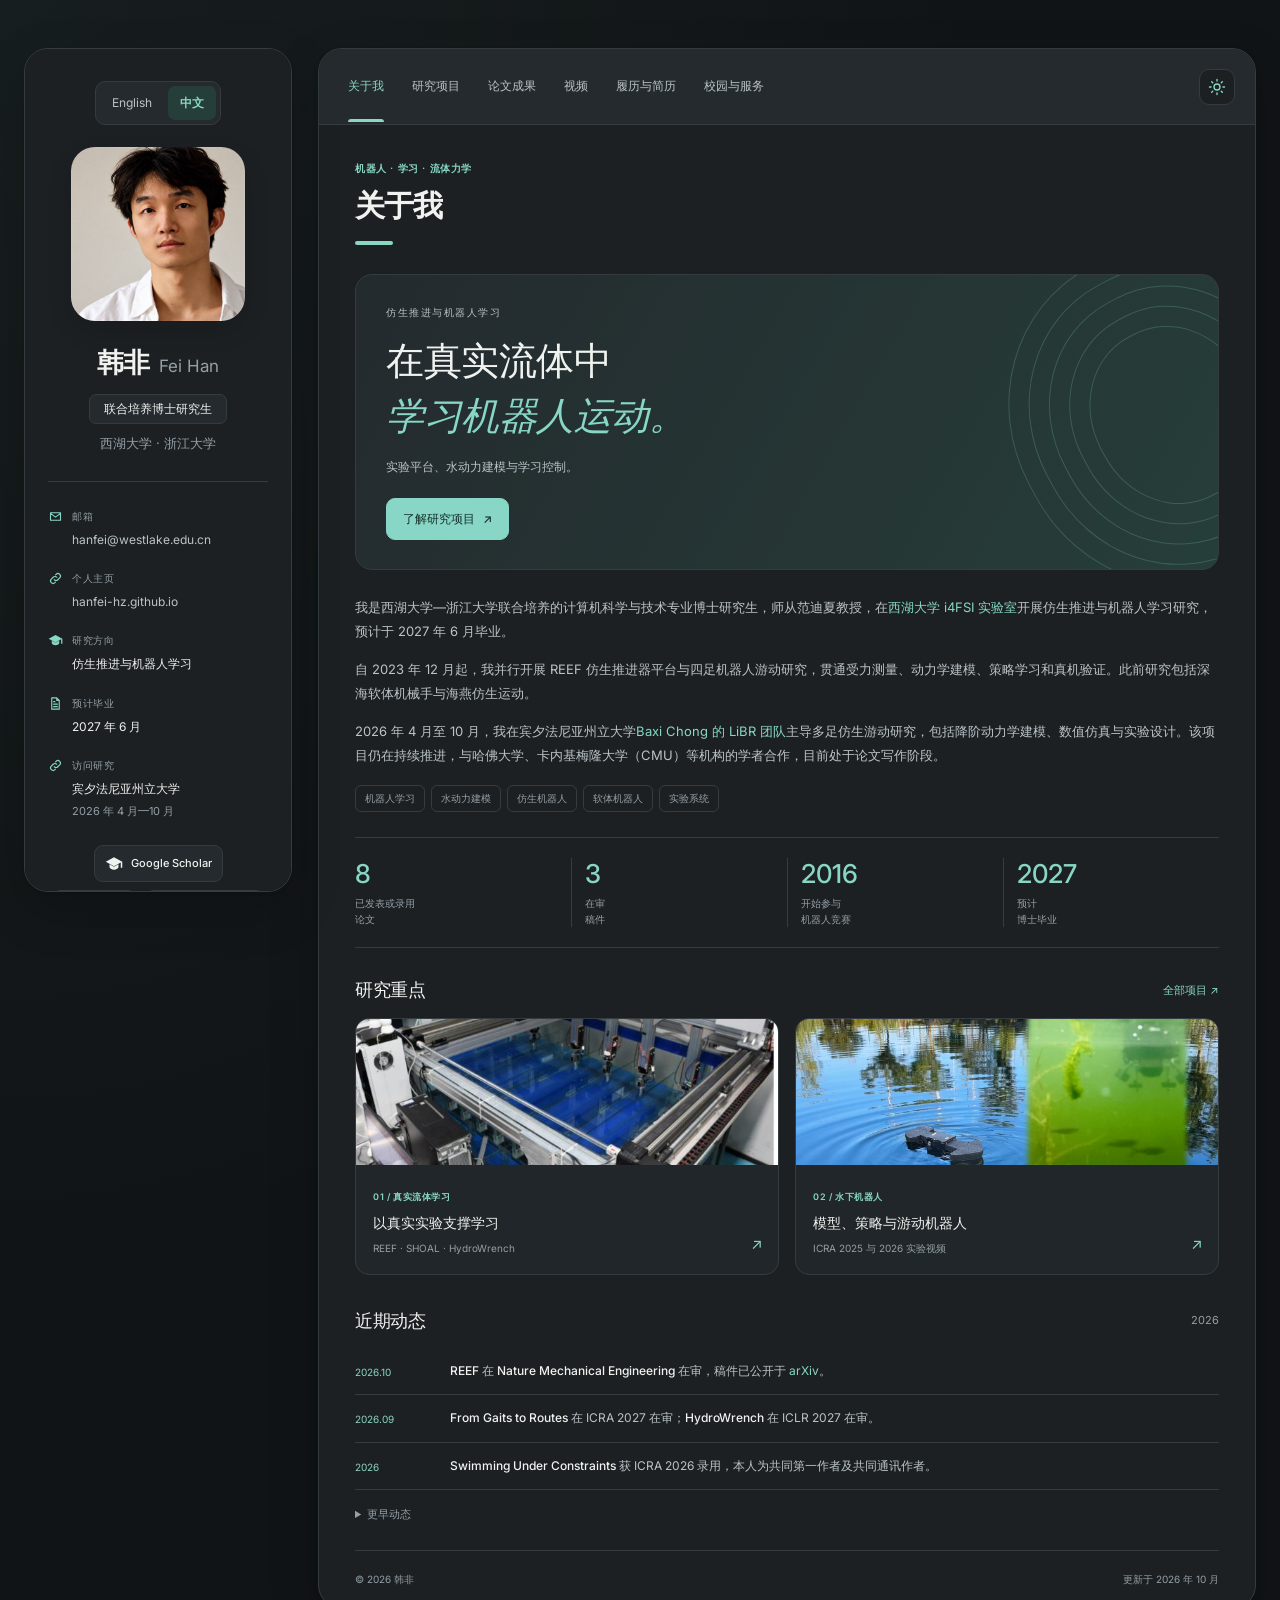
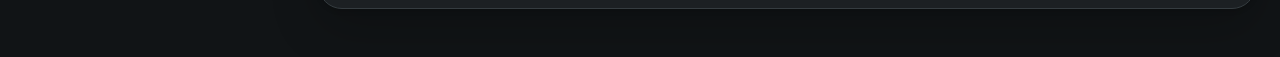
==== zh.html @ a7df4912 "Clarify visiting research leadership and simplify RoboMaster roles" ====
<!DOCTYPE html>
<html lang="zh-CN"><head><meta charset="UTF-8"><meta name="viewport" content="width=device-width, initial-scale=1.0">
<title>韩非 · 机器人学习与仿生机器人</title><meta name="description" content="韩非，西湖大学—浙江大学联合培养博士研究生。研究仿生推进、机器人学习、水动力建模与软体机器人，预计2027年6月毕业。"><meta property="og:title" content="韩非 · 机器人研究"><meta property="og:description" content="韩非，西湖大学—浙江大学联合培养博士研究生。研究仿生推进、机器人学习、水动力建模与软体机器人，预计2027年6月毕业。"><meta property="og:image" content="https://hanfei-hz.github.io/assets/img/shoal.jpg"><meta property="og:url" content="https://hanfei-hz.github.io/zh.html"><meta property="og:locale" content="zh_CN">
<link rel="canonical" href="https://hanfei-hz.github.io/zh.html"><link rel="alternate" hreflang="en" href="https://hanfei-hz.github.io/"><link rel="alternate" hreflang="zh-CN" href="https://hanfei-hz.github.io/zh.html"><link rel="alternate" hreflang="x-default" href="https://hanfei-hz.github.io/"><link rel="icon" href="./assets/favicon.svg" type="image/svg+xml">
<script>document.documentElement.dataset.theme='dark';try{var t=localStorage.getItem('theme');if(t==='light'||t==='dark')document.documentElement.dataset.theme=t;}catch(e){}</script>
<script src="./assets/js/language.js?v=20261021"></script>
<link rel="preconnect" href="https://fonts.googleapis.com"><link rel="preconnect" href="https://fonts.gstatic.com" crossorigin><link href="https://fonts.googleapis.com/css2?family=Inter:wght@400;500;600;700&family=Source+Serif+4:opsz,wght@8..60,500;8..60,600&display=swap" rel="stylesheet"><link rel="stylesheet" href="./assets/css/main.css?v=20261021"></head>
<body><a class="skip-link" href="#about">跳至正文</a><svg width="0" height="0" style="position:absolute" aria-hidden="true">
    <symbol id="i-mail" viewBox="0 0 24 24"><path fill="none" stroke="currentColor" stroke-width="1.8" stroke-linecap="round" stroke-linejoin="round" d="M4 6h16v12H4z M4 7l8 6 8-6"/></symbol>
    <symbol id="i-scholar" viewBox="0 0 24 24"><path fill="currentColor" d="M12 3 1 9l11 6 9-4.9V17h2V9L12 3zm-6 9.2V16c0 1.7 2.7 3.5 6 3.5s6-1.8 6-3.5v-3.8l-6 3.3-6-3.3z"/></symbol>
    <symbol id="i-github" viewBox="0 0 24 24"><path fill="currentColor" d="M12 2a10 10 0 0 0-3.2 19.5c.5.1.7-.2.7-.5v-1.7c-2.8.6-3.4-1.3-3.4-1.3-.5-1.2-1.1-1.5-1.1-1.5-.9-.6.1-.6.1-.6 1 .1 1.5 1 1.5 1 .9 1.6 2.4 1.1 3 .9.1-.7.4-1.1.6-1.4-2.2-.3-4.6-1.1-4.6-5 0-1.1.4-2 1-2.7-.1-.3-.4-1.3.1-2.7 0 0 .8-.3 2.7 1a9.4 9.4 0 0 1 5 0c1.9-1.3 2.7-1 2.7-1 .5 1.4.2 2.4.1 2.7.6.7 1 1.6 1 2.7 0 3.9-2.4 4.7-4.6 5 .4.3.7.9.7 1.9V21c0 .3.2.6.7.5A10 10 0 0 0 12 2z"/></symbol>
    <symbol id="i-rg" viewBox="0 0 24 24"><path fill="currentColor" d="M3 3h18v18H3V3zm5.3 4.2c-1.7 0-2.6.9-2.6 2.9v4.7c0 1.4.5 2 1.6 2h1.6v-1.2h-.9c-.6 0-.8-.3-.8-1v-4.4c0-1.3.4-1.8 1.2-1.8.7 0 1 .4 1 1.2V17h1.5V9.9c0-1.8-.8-2.7-2.6-2.7zm6.8 0c-1.6 0-2.5.9-2.5 2.6v4.6c0 1.8.9 2.7 2.5 2.7s2.5-.9 2.5-2.7v-2.1h-2.4v1.1h1v1.1c0 .9-.4 1.3-1.1 1.3s-1.1-.4-1.1-1.3V9.8c0-.9.4-1.3 1.1-1.3s1.1.4 1.1 1.3v.6h1.4v-.6c0-1.7-.9-2.6-2.5-2.6z"/></symbol>
    <symbol id="i-cv" viewBox="0 0 24 24"><path fill="none" stroke="currentColor" stroke-width="1.8" stroke-linecap="round" stroke-linejoin="round" d="M14 3H6v18h12V7l-4-4zm0 0v4h4M9 13h6M9 17h6M9 9h2"/></symbol>
    <symbol id="i-pdf" viewBox="0 0 24 24"><path fill="none" stroke="currentColor" stroke-width="1.8" stroke-linecap="round" stroke-linejoin="round" d="M14 3H6v18h12V7l-4-4zm0 0v4h4"/></symbol>
    <symbol id="i-link" viewBox="0 0 24 24"><path fill="none" stroke="currentColor" stroke-width="1.8" stroke-linecap="round" stroke-linejoin="round" d="M10 14a4 4 0 0 0 5.7 0l3-3a4 4 0 0 0-5.7-5.7l-1 1M14 10a4 4 0 0 0-5.7 0l-3 3a4 4 0 0 0 5.7 5.7l1-1"/></symbol>
    <symbol id="i-play" viewBox="0 0 24 24"><path fill="currentColor" d="M8 5v14l11-7z"/></symbol>
    <symbol id="i-code" viewBox="0 0 24 24"><path fill="none" stroke="currentColor" stroke-width="1.8" stroke-linecap="round" stroke-linejoin="round" d="m8 8-4 4 4 4m8-8 4 4-4 4m-6 3 4-14"/></symbol>
    <symbol id="i-quote" viewBox="0 0 24 24"><path fill="none" stroke="currentColor" stroke-width="1.8" stroke-linecap="round" stroke-linejoin="round" d="M8 9H5v6h4V9m0 6c0 2-1 3-3 3m12-9h-3v6h4V9m0 6c0 2-1 3-3 3"/></symbol>
    <symbol id="i-sun" viewBox="0 0 24 24"><g fill="none" stroke="currentColor" stroke-width="1.8" stroke-linecap="round"><circle cx="12" cy="12" r="4"/><path d="M12 2v2M12 20v2M4.9 4.9l1.4 1.4M17.7 17.7l1.4 1.4M2 12h2M20 12h2M4.9 19.1l1.4-1.4M17.7 6.3l1.4-1.4"/></g></symbol>
    <symbol id="i-moon" viewBox="0 0 24 24"><path fill="none" stroke="currentColor" stroke-width="1.8" stroke-linejoin="round" d="M20 14.5A8 8 0 0 1 9.5 4 8 8 0 1 0 20 14.5z"/></symbol>
    <symbol id="i-menu" viewBox="0 0 24 24"><path fill="none" stroke="currentColor" stroke-width="1.8" stroke-linecap="round" d="M4 7h16M4 12h16M4 17h16"/></symbol>
  </svg>
<div class="site-shell" id="top"><aside class="profile-card" aria-label="个人信息">
      <nav class="language-switch" aria-label="语言选择"><a href="./index.html?lang=en" data-language="en" lang="en" >English</a><a href="./zh.html?lang=zh" data-language="zh" lang="zh-CN" aria-current="page">中文</a></nav>
      <div class="profile-top"><img class="portrait" src="./assets/img/portrait-neutral.jpg" alt="韩非个人照片" width="560" height="558"><div class="profile-identity"><h1>韩非 <span lang="en">Fei Han</span></h1><p class="role-label">联合培养博士研究生</p><p class="profile-affiliation">西湖大学 · 浙江大学</p></div></div>
      <button class="contact-toggle" id="contact-toggle" aria-expanded="false" aria-controls="profile-details">联系方式与链接 <span aria-hidden="true">⌄</span></button>
      <div class="profile-details" id="profile-details"><div class="profile-divider"></div><dl class="profile-facts">
      <div><dt><svg class="ic" aria-hidden="true"><use href="#i-mail"/></svg> 邮箱</dt><dd><a href="mailto:hanfei@westlake.edu.cn">hanfei@westlake.edu.cn</a></dd></div>
      <div><dt><svg class="ic" aria-hidden="true"><use href="#i-link"/></svg> 个人主页</dt><dd><a href="https://hanfei-hz.github.io/">hanfei-hz.github.io</a></dd></div>
      <div><dt><svg class="ic" aria-hidden="true"><use href="#i-scholar"/></svg> 研究方向</dt><dd>仿生推进与机器人学习</dd></div>
      <div><dt><svg class="ic" aria-hidden="true"><use href="#i-cv"/></svg> 预计毕业</dt><dd>2027 年 6 月</dd></div>
      <div><dt><svg class="ic" aria-hidden="true"><use href="#i-link"/></svg> 访问研究</dt><dd>宾夕法尼亚州立大学<span>2026 年 4 月—10 月</span></dd></div></dl>
      <ul class="links"><li><a class="pill" href="https://scholar.google.com/citations?user=3WVj0IoAAAAJ" target="_blank" rel="noopener"><svg class="ic" aria-hidden="true"><use href="#i-scholar"/></svg>Google Scholar</a></li><li><a class="pill" href="https://github.com/HanFei-hz" target="_blank" rel="noopener"><svg class="ic" aria-hidden="true"><use href="#i-github"/></svg>GitHub</a></li><li><a class="pill" href="https://www.researchgate.net/profile/Fei-Han-60" target="_blank" rel="noopener"><svg class="ic" aria-hidden="true"><use href="#i-rg"/></svg>ResearchGate</a></li><li><a class="pill pill-solid" href="#experience"><svg class="ic" aria-hidden="true"><use href="#i-cv"/></svg>中英文简历</a></li></ul>
      <p class="profile-note">以实验、建模与学习方法<br>研究真实流体中的机器人运动。</p></div></aside><main class="content-card" id="main-content"><header class="panel-toolbar"><nav class="tab-nav" aria-label="主要栏目"><a class="tab-link" id="tab-about" href="#about" aria-controls="about">关于我</a><a class="tab-link" id="tab-research" href="#research" aria-controls="research">研究项目</a><a class="tab-link" id="tab-publications" href="#publications" aria-controls="publications">论文成果</a><a class="tab-link" id="tab-videos" href="#videos" aria-controls="videos">视频</a><a class="tab-link" id="tab-experience" href="#experience" aria-controls="experience">履历与简历</a><a class="tab-link" id="tab-life" href="#life" aria-controls="life">校园与服务</a></nav><button class="icon-btn" id="theme-toggle" aria-label="切换明暗主题"><svg class="ic ic-moon" aria-hidden="true"><use href="#i-moon"/></svg><svg class="ic ic-sun" aria-hidden="true"><use href="#i-sun"/></svg></button></header><section class="panel" id="about" aria-labelledby="tab-about" tabindex="0"><p class="eyebrow">机器人 · 学习 · 流体力学</p><h2 class="section-title">关于我</h2>
      <div class="intro-banner"><p class="intro-label">仿生推进与机器人学习</p><h3>在真实流体中<br><em>学习机器人运动。</em></h3><p>实验平台、水动力建模与学习控制。</p><a class="pill pill-solid" href="#research">了解研究项目 <span aria-hidden="true">↗</span></a><div class="flow-art" aria-hidden="true"><i></i><i></i><i></i><i></i><i></i></div></div>
      <div class="bio"><p>我是西湖大学—浙江大学联合培养的计算机科学与技术专业博士研究生，师从范迪夏教授，在<a href="https://i4fsi.lab.westlake.edu.cn/" target="_blank" rel="noopener">西湖大学 i4FSI 实验室</a>开展仿生推进与机器人学习研究，预计于 2027 年 6 月毕业。</p>
      <p>自 2023 年 12 月起，我并行开展 REEF 仿生推进器平台与四足机器人游动研究，贯通受力测量、动力学建模、策略学习和真机验证。此前研究包括深海软体机械手与海燕仿生运动。</p>
      <p>2026 年 4 月至 10 月，我在宾夕法尼亚州立大学<a href="https://sites.psu.edu/libr/" target="_blank" rel="noopener">Baxi Chong 的 LiBR 团队</a>主导多足仿生游动研究，包括降阶动力学建模、数值仿真与实验设计。该项目仍在持续推进，与哈佛大学、卡内基梅隆大学（CMU）等机构的学者合作，目前处于论文写作阶段。</p></div>
      <ul class="tags"><li>机器人学习</li><li>水动力建模</li><li>仿生机器人</li><li>软体机器人</li><li>实验系统</li></ul>
      <section class="stats" aria-label="研究概览"><div><strong>8</strong><span>已发表或录用<br>论文</span></div><div><strong>3</strong><span>在审<br>稿件</span></div><div><strong>2016</strong><span>开始参与<br>机器人竞赛</span></div><div><strong>2027</strong><span>预计<br>博士毕业</span></div></section>
      <div class="section-heading"><h3>研究重点</h3><a href="#research">全部项目 ↗</a></div><div class="focus-grid"><a class="focus-card" href="#research"><img src="./assets/img/shoal.jpg" alt="SHOAL 实验平台" width="1200" height="721"><div><span class="theme-kicker">01 / 真实流体学习</span><h4>以真实实验支撑学习</h4><p>REEF · SHOAL · HydroWrench</p></div><span class="card-arrow" aria-hidden="true">↗</span></a><a class="focus-card" href="#videos"><img src="./assets/img/lts_outdoor.jpg" alt="四足游动机器人" width="1400" height="800"><div><span class="theme-kicker">02 / 水下机器人</span><h4>模型、策略与游动机器人</h4><p>ICRA 2025 与 2026 实验视频</p></div><span class="card-arrow" aria-hidden="true">↗</span></a></div>
      <section class="news-block" id="news"><div class="section-heading"><h3>近期动态</h3><span class="muted">2026</span></div><ol class="news">
      <li><time>2026.10</time><p><strong>REEF</strong> 在 <strong>Nature Mechanical Engineering</strong> 在审，稿件已公开于 <a href="https://arxiv.org/abs/2609.14254" target="_blank" rel="noopener">arXiv</a>。</p></li>
      <li><time>2026.09</time><p><strong>From Gaits to Routes</strong> 在 ICRA 2027 在审；<strong>HydroWrench</strong> 在 ICLR 2027 在审。</p></li>
      <li><time>2026</time><p><strong>Swimming Under Constraints</strong> 获 ICRA 2026 录用，本人为共同第一作者及共同通讯作者。</p></li></ol><details class="older-news"><summary>更早动态</summary><ol class="news"><li><time>2026.04</time><p>开始在宾夕法尼亚州立大学进行 4 月至 10 月的访问研究。</p></li><li><time>2025</time><p><strong>Learn to Swim</strong> 发表于 ICRA 2025。</p></li><li><time>2023</time><p>海燕学习控制研究发表于 <em>Bioinspiration &amp; Biomimetics</em>。</p></li></ol></details></section></section><section class="panel" id="research" aria-labelledby="tab-research" tabindex="0"><h2 class="section-title">研究项目</h2><p class="section-intro">我的研究连接实验系统、物理模型与学习算法。REEF 平台和四足游动机器人是持续博士研究中并行开展的两条工作线。</p><article class="theme"><figure class="theme-media"><img src="./assets/img/shoal.jpg" alt="SHOAL 实验阵列" loading="lazy" class=""></figure><div class="theme-body"><p class="project-date">2023.12—至今 · 博士研究</p><h3>REEF 与真实流体中的学习</h3><p>参与 REEF 平台与学习控制流程建设，开展同步实验、力反馈数据采集、水动力建模、模仿学习、离线学习及在线适应。相关研究进一步构建 HydroWrench 动态载荷重建数据集与评估基准。</p><p class="theme-refs">Nature Mechanical Engineering · 在审 / HydroWrench · ICLR 2027 · 在审</p></div></article><article class="theme"><figure class="theme-media"><img src="./assets/img/lts_outdoor.jpg" alt="池塘中的四足游动机器人" loading="lazy" class=""></figure><div class="theme-body"><p class="project-date">2023.12—至今 · 与 REEF 并行研究</p><h3>四足游动与机器人学习</h3><p>承担实验受力数据采集与处理，建立 LSTM 水动力模型并结合多目标优化设计游动步态；研究安全强化学习、四腿相位协调、游动行为规划与技能蒸馏，将单腿实验与整机验证衔接起来。</p><p class="theme-refs">Learn to Swim · ICRA 2025 / Swimming Under Constraints · ICRA 2026 / From Gaits to Routes · ICRA 2027</p></div></article><div class="service-card"><h3>云深处北极科考机器人合作</h3><p class="project-date">北极科考应用 · 2025.08</p><p>作为项目参与者，提供被采用的受力测试、建模与运动参数优化架构，并参与特殊足掌设计讨论。</p></div><h3 class="section-subtitle">访学及早期研究</h3><div class="service-card"><p class="project-date">2026.04—至今 · 宾夕法尼亚州立大学访学：2026.04—2026.10</p><h3>多足生物游动与仿生研究</h3><p>主导多足仿生游动研究，包括降阶动力学建模、数值仿真与实验设计。项目仍在进行，与哈佛大学、卡内基梅隆大学（CMU）等机构学者开展合作，目前处于论文写作阶段。</p><p class="theme-refs"><a href="https://sites.psu.edu/libr/" target="_blank" rel="noopener">Baxi Chong 的 LiBR 团队 · 宾夕法尼亚州立大学</a></p></div><article class="theme"><figure class="theme-media"><img src="./assets/img/petrel_model.jpg" alt="海燕形态与运动模型" loading="lazy" class="fit"></figure><div class="theme-body"><p class="project-date">2022.07—2023.10 · 西湖大学</p><h3>海燕仿生运动研究</h3><p>结合空水耦合建模与深度强化学习研究海燕踏水和海锚行为。该项目始于科研助理阶段，并延续至博士入学初期。</p><p class="theme-refs">Bioinspiration &amp; Biomimetics · 2023 · 共同第一作者</p></div></article><article class="theme"><figure class="theme-media"><img src="./assets/img/soft-gripper.jpg" alt="深海软体机械手样机" loading="lazy" class="fit"></figure><div class="theme-body"><p class="project-date">2019.09—2022.06 · 硕士研究</p><h3>深海软体机械手</h3><p>作为软体手方向主要学生参与者，主导结构设计、样机制作、感知与控制开发；与导师讨论技术方案，带领师弟妹开展实现与实验，并参与项目申请的前期调研和材料准备。</p><p class="theme-refs">国家自然科学基金重大研究计划集成项目 92048302 · 适应极端环境作业的刚-柔-软共融机器人基础研究</p></div></article><article class="theme"><figure class="theme-media"><img src="./assets/img/robomaster-team.webp" alt="RoboMaster 机器人与郑州大学战队合照" loading="lazy" class="fit"></figure><div class="theme-body"><p class="project-date">2016.09—2019 · 郑州大学</p><h3>RoboMaster 开发与团队组织</h3><p>参加 2017、2018、2019 三届比赛，2017—2018 学年担任队长。参与步兵、英雄、工程、无人机及哨兵机器人设计制造，负责 STM32 硬件及 C 语言底盘、云台与发弹控制开发；任队长期间统筹技术规划、分工、进度与系统联调。</p><p class="theme-refs">嵌入式开发 · 机器人联调 · 团队协作</p></div></article></section><section class="panel" id="publications" aria-labelledby="tab-publications" tabindex="0"><div class="section-head"><h2 class="section-title">论文成果</h2><div class="filters" role="group" aria-label="筛选论文"><button class="chip is-active" data-filter="all">全部</button><button class="chip" data-filter="published">已发表／录用</button><button class="chip" data-filter="review">在审</button></div></div><p class="legend">* 表示共同第一作者 · ✉ 表示通讯作者 · 本人姓名加粗。</p><h3 class="pub-group" data-group="published">已发表与已录用</h3><ol class="pubs"><li class="pub " data-status="published"><figure class="pub-thumb"><img src="./assets/img/saferl_framework.jpg" alt="Swimming Under Constraints: A Safe Reinforcement Learning Framework for Quadrupedal Bio-Inspired Propulsion" loading="lazy"></figure><div class="pub-body"><p class="venue"><span class="badge badge-pub">已录用</span> ICRA 2026</p><h4>Swimming Under Constraints: A Safe Reinforcement Learning Framework for Quadrupedal Bio-Inspired Propulsion</h4><p class="authors">Xinyu Cui*, <b>Fei Han</b>*✉, Hang Xu, Yongcheng Zeng, Luoyang Sun, Ruizhi Zhang, Jian Zhao, Haifeng Zhang, Weikun Li, Hao Chen, Jun Wang, Dixia Fan✉</p><p class="tldr">研究四足游动的安全强化学习，将受力约束、腿部相位协调与单腿策略向整机运动的迁移结合起来。</p><div class="pub-links"><a href="https://arxiv.org/abs/2603.04073" target="_blank" rel="noopener">arXiv</a><a href="https://arxiv.org/pdf/2603.04073v1" target="_blank" rel="noopener">PDF</a><a href="#video-icra2026">视频</a><button data-bib="bib-saferl"><svg class="ic" aria-hidden="true"><use href="#i-quote"/></svg>BibTeX</button></div></div></li><li class="pub " data-status="published"><figure class="pub-thumb"><img src="./assets/img/lts_experiment.jpg" alt="Learn to Swim: Data-Driven LSTM Hydrodynamic Model for Quadruped Robot Gait Optimization" loading="lazy"></figure><div class="pub-body"><p class="venue"><span class="badge badge-pub">已发表</span> ICRA 2025 · pp. 10261–10267</p><h4>Learn to Swim: Data-Driven LSTM Hydrodynamic Model for Quadruped Robot Gait Optimization</h4><p class="authors"><b>Fei Han</b>, Pengming Guo, Hao Chen, Weikun Li, Jingbo Ren, Naijun Liu, Ning Yang, Dixia Fan✉</p><p class="tldr">基于实验受力数据建立 LSTM 水动力模型，用于多目标游动步态优化，并完成机器人实验验证。</p><div class="pub-links"><a href="https://doi.org/10.1109/ICRA55743.2025.11128080" target="_blank" rel="noopener">DOI</a><a href="https://arxiv.org/abs/2505.03146" target="_blank" rel="noopener">arXiv</a><a href="https://github.com/HanFei-hz/Dog_LSTM" target="_blank" rel="noopener">代码</a><a href="#video-icra2025">视频</a><button data-bib="bib-lts"><svg class="ic" aria-hidden="true"><use href="#i-quote"/></svg>BibTeX</button></div></div></li><li class="pub " data-status="published"><figure class="pub-thumb"><img src="./assets/img/petrel_drl.jpg" alt="Exploring Storm Petrel Pattering and Sea-Anchoring Using Deep Reinforcement Learning" loading="lazy"></figure><div class="pub-body"><p class="venue"><span class="badge badge-pub">已发表</span> Bioinspiration &amp; Biomimetics · 2023 · 18(6): 066016</p><h4>Exploring Storm Petrel Pattering and Sea-Anchoring Using Deep Reinforcement Learning</h4><p class="authors">Jiaqi Xue*, <b>Fei Han</b>*, Brett Klaassen van Oorschot, Glenna Clifton, Dixia Fan✉</p><p class="tldr">结合形态模型、空水耦合受力与深度强化学习，研究海燕的踏水及海锚行为。</p><div class="pub-links"><a href="https://doi.org/10.1088/1748-3190/ad00a2" target="_blank" rel="noopener">DOI</a><button data-bib="bib-petrel"><svg class="ic" aria-hidden="true"><use href="#i-quote"/></svg>BibTeX</button></div></div></li><li class="pub pub-compact" data-status="published"><div class="pub-body"><p class="venue"><span class="badge badge-pub">已发表</span> Physics of Fluids · 2023 · 35(10): 101914</p><h4>Force Decomposition on Flapping Flexible Plate via Impulse Theory and Dynamic Mode Decomposition</h4><p class="authors">Linlin Kang, Shiying Xiong, Buchen Wu, Chao Li, Mingming Ge, Dehan Yuan, <b>Fei Han</b>, Weicheng Cui</p><p class="tldr">采用冲量理论与动态模态分解，分析柔性拍动板的流体受力。</p><div class="pub-links"><a href="https://doi.org/10.1063/5.0169989" target="_blank" rel="noopener">DOI</a></div></div></li><li class="pub pub-compact" data-status="published"><div class="pub-body"><p class="venue"><span class="badge badge-pub">已发表</span> Physics of Fluids · 2023 · 35(9): 091904</p><h4>Propulsive Performance and Vortex Dynamics of Jellyfish-like Propulsion with Burst-and-Coast Strategy</h4><p class="authors">Linlin Kang, An-Kang Gao, <b>Fei Han</b>, Weicheng Cui, Xi-Yun Lu</p><p class="tldr">研究水母式间歇推进中的推进表现及涡动力学机制。</p><div class="pub-links"><a href="https://doi.org/10.1063/5.0160878" target="_blank" rel="noopener">DOI</a></div></div></li><li class="pub " data-status="published"><figure class="pub-thumb"><img src="./assets/img/soft-gripper.jpg" alt="面向水下抓取作业的复合腔体仿生软体手设计" loading="lazy"></figure><div class="pub-body"><p class="venue"><span class="badge badge-pub">已发表</span> 机器人 · 2023 · 45(2): 207–217</p><h4>面向水下抓取作业的复合腔体仿生软体手设计</h4><p class="authors"><b>韩非</b>，张道辉，赵新刚等</p><p class="tldr">面向水下作业开展复合腔体软体手的结构设计、制作与实验研究。</p><div class="pub-links"><a href="https://doi.org/10.13973/j.cnki.robot.210473" target="_blank" rel="noopener">DOI</a></div></div></li><li class="pub " data-status="published"><figure class="pub-thumb"><img src="./assets/img/soft-gripper-control.webp" alt="基于弯曲度预测模型的软体手人机交互控制" loading="lazy"></figure><div class="pub-body"><p class="venue"><span class="badge badge-pub">已发表</span> 自动化与仪表 · 2022 · 37(7): 43–47</p><h4>基于弯曲度预测模型的软体手人机交互控制</h4><p class="authors"><b>韩非</b>，张道辉，赵新刚</p><p class="tldr">通过 LSTM 模型预测软体手指弯曲状态，结合数据手套开展人机交互控制。</p><div class="pub-links"><a href="https://doi.org/10.19557/j.cnki.1001-9944.2022.07.009" target="_blank" rel="noopener">DOI</a></div></div></li><li class="pub pub-compact" data-status="published"><div class="pub-body"><p class="venue"><span class="badge badge-pub">已发表</span> IEEE ROBIO · 2021</p><h4>An Underwater Soft Claw Based on Bionic Principle</h4><p class="authors">Yanxu Sun, <b>Fei Han</b>, Daohui Zhang, Xingang Zhao, Dan Ye</p><p class="tldr">研究面向水下抓取的仿生软体抓手设计与操作。</p><div class="pub-links"></div></div></li></ol><h3 class="pub-group" data-group="review">在审稿件</h3><ol class="pubs"><li class="pub " data-status="review"><figure class="pub-thumb"><img src="./assets/img/reef_overview.jpg" alt="Embracing Flow Unsteadiness: A High-Throughput Learning Platform Enables Vortex-Exploiting Bioinspired Propulsion" loading="lazy"></figure><div class="pub-body"><p class="venue"><span class="badge badge-review">在审</span> Nature Mechanical Engineering</p><h4>Embracing Flow Unsteadiness: A High-Throughput Learning Platform Enables Vortex-Exploiting Bioinspired Propulsion</h4><p class="authors"><b>Fei Han</b>*, Xinyu Cui*, Zhipeng Wang*, Ning Yang, Hang Xu, Haifeng Zhang, Zhongming Hu, Jun Wang, Junfeng Du, Dixia Fan✉</p><p class="tldr">REEF 将 SHOAL 实验平台与模仿学习、离线学习及在线学习结合，研究利用非定常流体相互作用的推进策略。</p><div class="pub-links"><a href="https://arxiv.org/abs/2609.14254" target="_blank" rel="noopener">arXiv</a><a href="https://arxiv.org/pdf/2609.14254v1" target="_blank" rel="noopener">PDF</a><button data-bib="bib-reef"><svg class="ic" aria-hidden="true"><use href="#i-quote"/></svg>BibTeX</button></div></div></li><li class="pub pub-compact" data-status="review"><div class="pub-body"><p class="venue"><span class="badge badge-review">在审</span> ICRA 2027</p><h4>From Gaits to Routes: Execution-Aware Hybrid Behavior Planning for Quadrupedal Swimming with Experiment-Calibrated Hydrodynamics</h4><p class="tldr">在实验校准的水动力仿真环境中，研究四足游动的混合行为规划与技能蒸馏。</p><div class="pub-links"></div></div></li><li class="pub pub-compact" data-status="review"><div class="pub-body"><p class="venue"><span class="badge badge-review">在审</span> ICLR 2027</p><h4>HydroWrench: A Dataset and Benchmark for Dynamic Load Reconstruction in Bioinspired Aquatic Mechanisms</h4><p class="tldr">构建由运动指令重建水下仿生机构动态载荷的数据集与评估基准。</p><div class="pub-links"></div></div></li></ol><p class="more">更多信息见 <a href="https://scholar.google.com/citations?user=3WVj0IoAAAAJ" target="_blank" rel="noopener">Google Scholar</a>.</p></section><section class="panel" id="videos" aria-labelledby="tab-videos" tabindex="0"><h2 class="section-title">ICRA 实验视频</h2><p class="section-intro">展示四足机器人水动力建模、步态优化与安全强化学习的实验工作。</p><div class="videos"><figure class="video-card" id="video-icra2025"><div class="video-frame"><video controls preload="metadata" playsinline poster="./assets/img/icra2025-video-poster.jpg"><source src="./assets/videos/icra2025.mp4" type="video/mp4">你的浏览器不支持此视频格式。</video></div><figcaption><span class="badge badge-pub">ICRA 2025</span> Learn to Swim</figcaption></figure><figure class="video-card" id="video-icra2026"><div class="video-frame"><video controls preload="metadata" playsinline poster="./assets/img/icra2026-video-poster.jpg"><source src="./assets/videos/icra2026.mp4" type="video/mp4">你的浏览器不支持此视频格式。</video></div><figcaption><span class="badge badge-pub">ICRA 2026</span> Swimming Under Constraints</figcaption></figure></div></section><section class="panel" id="experience" aria-labelledby="tab-experience" tabindex="0"><h2 class="section-title">教育与经历</h2><h3 class="section-subtitle">教育经历</h3><ol class="timeline"><li><time>2023.08—2027.06（预计）</time><h4>联合培养博士 · 西湖大学—浙江大学</h4><p>计算机科学与技术 · 导师：范迪夏教授。博士研究所在实验室：<a href="https://i4fsi.lab.westlake.edu.cn/" target="_blank" rel="noopener">西湖大学 i4FSI 实验室</a>。</p></li><li><time>2019.09—2022.06</time><h4>硕士 · 中国科学院大学</h4><p>模式识别与智能系统。培养单位：中国科学院沈阳自动化研究所机器人学国家重点实验室。</p></li><li><time>2015.09—2019.07</time><h4>学士 · 郑州大学</h4><p>测控技术与仪器。</p></li></ol><h3 class="section-subtitle">科研任职</h3><ol class="timeline"><li><time>2026.04—2026.10</time><h4>访问学者 · 宾夕法尼亚州立大学</h4><p><a href="https://sites.psu.edu/libr/" target="_blank" rel="noopener">Baxi Chong 的 LiBR 团队</a>。主导多足仿生游动研究，包括降阶建模、数值仿真与实验设计。访学阶段之外，合作项目持续推进。</p></li><li><time>2022.07—2023.08</time><h4>科研助理 · 西湖大学</h4><p>海燕仿生运动研究、建模、数据分析与论文撰写。</p></li></ol><h3 class="section-subtitle">研究时间线</h3><ol class="timeline"><li><time>2026.04—至今</time><h4>多足生物游动合作研究</h4><p>主导多足仿生游动研究与实验设计，与 Baxi Chong 团队及哈佛大学、卡内基梅隆大学等机构学者持续合作，目前处于论文写作阶段。</p></li><li><time>2023.12—至今</time><h4>仿生推进器与机器人学习</h4><p>REEF 与机械狗游动实验并行推进，论文是持续研究中的阶段成果。</p></li><li><time>2022.07—2023.10</time><h4>海燕仿生运动</h4><p>从科研助理阶段延续至博士入学初期。</p></li><li><time>2019.09—2022.06</time><h4>深海软体机械手</h4><p>个人硕士研究阶段，承担设计制作、感知控制及项目申请准备。</p></li><li><time>2016.09—2019</time><h4>RoboMaster</h4><p>2017—2018 学年任队长。</p></li></ol><h3 class="section-subtitle">下载简历</h3><p class="section-intro">每份均为两页，带个人主页、博士实验室和访学团队二维码。可按阅读场景和语言选择。</p><div class="cv-downloads"><article class="cv-option"><h3>企业科研版</h3><p>项目经历、技术贡献与团队组织。</p><div class="pub-links"><a href="./assets/files/cv-industry-en.pdf?v=20261021-lead" target="_blank" rel="noopener" lang="en">English PDF <svg class="ic" aria-hidden="true"><use href="#i-pdf"/></svg></a><a href="./assets/files/cv-industry-zh.pdf?v=20261021-lead" target="_blank" rel="noopener" lang="zh-CN">中文 PDF <svg class="ic" aria-hidden="true"><use href="#i-pdf"/></svg></a></div></article><article class="cv-option"><h3>高校科研版</h3><p>研究工作、论文与学术服务。</p><div class="pub-links"><a href="./assets/files/cv-academic-en.pdf?v=20261021-lead" target="_blank" rel="noopener" lang="en">English PDF <svg class="ic" aria-hidden="true"><use href="#i-pdf"/></svg></a><a href="./assets/files/cv-academic-zh.pdf?v=20261021-lead" target="_blank" rel="noopener" lang="zh-CN">中文 PDF <svg class="ic" aria-hidden="true"><use href="#i-pdf"/></svg></a></div></article></div><h3 class="section-subtitle">部分竞赛荣誉</h3><ul class="achievement-list"><li><time>2017 / 2018</time><p>RoboMaster：2017 西部赛区三等奖、2018 中部分区赛三等奖。</p></li><li><time>2017</time><p>全国大学生电子设计竞赛：本科组河南赛区二等奖。</p></li><li><time>2018</time><p>郑州大学第三届“创青春”创业大赛：《三维扫描仪》项目特等奖。</p></li></ul></section><section class="panel" id="life" aria-labelledby="tab-life" tabindex="0"><h2 class="section-title">公共服务与校园参与</h2><p class="section-intro">在科研之外，通过科普讲解、交流组织、公共服务和文体活动参与校园生活。</p><div class="service-grid"><article class="service-card"><h3>IROS 2025 期间校访与学术交流</h3><p>作为实验室组织西湖大学参观及学术交流活动的主要组织和讲解人员，接待国内外高校与企业来访人员，介绍学校、实验室研究方向与成果，并围绕仿生机器人、流体力学和智能控制交流。</p></article><article class="service-card"><h3>实验室开放与中小学科普</h3><p>多次参与工学院面向中小学生的实验室开放与科普活动，承担参观接待、科研平台介绍，以及仿生机器人和流体力学现场讲解。</p></article><article class="service-card"><h3>智能流体学术会议志愿服务</h3><p>担任工学院承办的智能流体学术会议志愿者，参与会务组织与现场服务。</p></article><article class="service-card"><h3>本科生书院交流</h3><p>以研究生学长身份参与书院交流，分享科研经历、研究过程中的思考和研究生发展路径，帮助本科生了解科研学习。</p></article><article class="service-card"><h3>西湖大学心乐合唱团</h3><p>参与合唱团集体排练及学校演出，在音乐实践中培养艺术素养与团队协作能力。</p></article><article class="service-card"><h3>体育锻炼与课余生活</h3><p>在科研之外保持规律体育锻炼，喜欢羽毛球、健身、唱歌和摄影。</p></article></div><h3 class="section-subtitle">工程实践影像</h3><div class="archive-gallery"><figure><img src="./assets/img/robomaster-team.webp" alt="RoboMaster 团队与机器人平台" loading="lazy"><figcaption>本科阶段参与的 RoboMaster 机器人与团队。</figcaption></figure><figure><img src="./assets/img/soft-gripper-control.webp" alt="数据手套与软体机械手的人机交互实验" loading="lazy"><figcaption>硕士阶段的数据手套与软体机械手交互实验。</figcaption></figure></div><h3 class="section-subtitle">代码与工具</h3><ul class="repos"><li><a href="https://github.com/HanFei-hz/Dog_LSTM" target="_blank" rel="noopener"><b>Dog_LSTM</b><span>LSTM 水动力建模与步态优化</span></a></li><li><a href="https://github.com/HanFei-hz/Leg_offlineDRL" target="_blank" rel="noopener"><b>Leg_offlineDRL</b><span>单腿游动离线强化学习</span></a></li><li><a href="https://github.com/HanFei-hz/WaterLily" target="_blank" rel="noopener"><b>WaterLily</b><span>拍动与波动体 CFD 实验</span></a></li><li><a href="./assets/files/rl_explorer.html" target="_blank" rel="noopener"><b>RL Explorer</b><span>强化学习交互知识图谱（英文）</span></a></li></ul></section>
<footer class="footer"><p>© 2026 韩非</p><p>更新于 2026 年 10 月</p></footer></main></div>
<dialog class="bib-dialog" id="bib-dialog"><form method="dialog"><div class="bib-head"><strong>BibTeX</strong><div><button type="button" class="chip" id="bib-copy">复制</button><button class="chip">关闭</button></div></div><pre id="bib-text"></pre></form></dialog>
<template id="bib-reef">@article{han2026reef,
  title   = {Embracing Flow Unsteadiness: A High-Throughput Learning Platform Enables Vortex-Exploiting Bioinspired Propulsion},
  author  = {Han, Fei and Cui, Xinyu and Wang, Zhipeng and Yang, Ning and Xu, Hang and Zhang, Haifeng and Hu, Zhongming and Wang, Jun and Du, Junfeng and Fan, Dixia},
  journal = {arXiv preprint arXiv:2609.14254},
  year    = {2026},
  doi     = {10.48550/arXiv.2609.14254}
}</template>
<template id="bib-saferl">@inproceedings{cui2026swimming,
  title     = {Swimming Under Constraints: A Safe Reinforcement Learning Framework for Quadrupedal Bio-Inspired Propulsion},
  author    = {Cui, Xinyu and Han, Fei and Xu, Hang and Zeng, Yongcheng and Sun, Luoyang and Zhang, Ruizhi and Zhao, Jian and Zhang, Haifeng and Li, Weikun and Chen, Hao and Wang, Jun and Fan, Dixia},
  booktitle = {2026 IEEE International Conference on Robotics and Automation (ICRA)},
  year      = {2026},
  note      = {arXiv:2603.04073}
}</template>
<template id="bib-lts">@inproceedings{han2025learn,
  title     = {Learn to Swim: Data-Driven LSTM Hydrodynamic Model for Quadruped Robot Gait Optimization},
  author    = {Han, Fei and Guo, Pengming and Chen, Hao and Li, Weikun and Ren, Jingbo and Liu, Naijun and Yang, Ning and Fan, Dixia},
  booktitle = {2025 IEEE International Conference on Robotics and Automation (ICRA)},
  pages     = {10261--10267},
  year      = {2025},
  doi       = {10.1109/ICRA55743.2025.11128080}
}</template>
<template id="bib-petrel">@article{xue2023exploring,
  title   = {Exploring storm petrel pattering and sea-anchoring using deep reinforcement learning},
  author  = {Xue, Jiaqi and Han, Fei and Klaassen van Oorschot, Brett and Clifton, Glenna and Fan, Dixia},
  journal = {Bioinspiration \& Biomimetics},
  volume  = {18},
  number  = {6},
  pages   = {066016},
  year    = {2023},
  doi     = {10.1088/1748-3190/ad00a2}
}</template>
<script src="./assets/js/main.js?v=20261021"></script>
<!-- Cloudflare Web Analytics -->
<script type="module" src="https://static.cloudflareinsights.com/beacon.min.js" data-cf-beacon='{"token": "4a9b78b9961f4cfc9258f3010cb69058"}'></script>
<!-- End Cloudflare Web Analytics -->
</body></html>
---- assets/css/main.css ----
/* Academic vCard: persistent profile and independently navigable panels. */
:root {
  --bg:#111416;
  --surface:#1c2023;
  --surface-2:#242a2e;
  --surface-3:#202629;
  --text:#f0f2ef;
  --text-2:#bbc3c8;
  --muted:#949fa6;
  --line:#353c40;
  --accent:#88d6c5;
  --accent-soft:#263e39;
  --accent-ink:#122f29;
  --pub:#9adbc8;
  --pub-bg:#263e35;
  --pre:#efcb8a;
  --pre-bg:#403626;
  --rev:#c5b8ed;
  --rev-bg:#363048;
  --shadow:0 18px 50px #0003,0 2px 5px #0002;
  --sans:Inter,system-ui,-apple-system,"Segoe UI","Microsoft YaHei",sans-serif;
  --serif:"Source Serif 4",Georgia,serif;
  color-scheme:dark
}

:root[data-theme="light"] {
  --bg:#eaece8;
  --surface:#fcfcfa;
  --surface-2:#f0f2ee;
  --surface-3:#f6f7f3;
  --text:#202c2d;
  --text-2:#506062;
  --muted:#627275;
  --line:#d8dfd9;
  --accent:#186a59;
  --accent-soft:#e1eee7;
  --accent-ink:#fff;
  --pub:#28624b;
  --pub-bg:#e2efe7;
  --pre:#895716;
  --pre-bg:#f4ead7;
  --rev:#695399;
  --rev-bg:#eee8f7;
  --shadow:0 18px 50px #243b2b0b,0 2px 5px #243b2b06;
  color-scheme:light
}

*,*::before,*::after {
  box-sizing:border-box
}

[hidden] {
  display:none!important
}

html {
  scroll-padding-top:100px;
  -webkit-text-size-adjust:100%
}

body {
  margin:0;
  background:radial-gradient(ellipse at 0 0,color-mix(in srgb,var(--accent) 5%,transparent),transparent 55%),var(--bg);
  color:var(--text);
  font:15px/1.7 var(--sans);
  -webkit-font-smoothing:antialiased
}

h1,h2,h3,h4,p,figure {
  margin:0
}

h1,h2,h3,h4 {
  line-height:1.3
}

p+p {
  margin-top:14px
}

ul,ol {
  list-style:none;
  padding:0;
  margin:0
}

a {
  color:var(--accent);
  text-decoration:none
}

a:hover {
  text-decoration:underline;
  text-underline-offset:4px
}

button {
  font:inherit;
  color:inherit;
  cursor:pointer
}

img,video {
  display:block;
  max-width:100%;
  height:auto
}

button,a,summary {
  -webkit-tap-highlight-color:transparent
}

:focus-visible {
  outline:2px solid var(--accent);
  outline-offset:5px;
  border-radius:4px
}

.ic {
  width:18px;
  height:18px;
  flex:none
}

.muted {
  color:var(--muted)
}

.skip-link {
  position:fixed;
  left:20px;
  top:-100px;
  z-index:100;
  background:var(--surface);
  padding:10px 20px
}

.skip-link:focus {
  top:10px
}

.site-shell {
  max-width:1320px;
  padding:0 24px;
  margin:48px auto;
  display:grid;
  grid-template-columns:268px minmax(0,1fr);
  gap:26px;
  align-items:start
}

.profile-card,.content-card {
  border:1px solid var(--line);
  border-radius:24px;
  background:var(--surface);
  box-shadow:var(--shadow)
}

.profile-card {
  position:sticky;
  top:28px;
  padding:32px 23px 24px;
  text-align:center;
  max-height:calc(100dvh - 56px);
  overflow:auto;
  scrollbar-width:thin
}

.language-switch {
  display:flex;
  align-items:center;
  justify-content:center;
  gap:4px;
  width:fit-content;
  max-width:100%;
  padding:4px;
  margin:0 auto 22px;
  border:1px solid var(--line);
  border-radius:10px;
  background:var(--surface-2)
}

.language-switch a {
  display:inline-flex;
  align-items:center;
  justify-content:center;
  min-height:34px;
  padding:5px 12px;
  border-radius:7px;
  color:var(--text-2);
  font-size:12px;
  line-height:1.5;
  white-space:nowrap
}

.language-switch a:hover {
  color:var(--accent);
  text-decoration:none
}

.language-switch a[aria-current="page"] {
  color:var(--accent);
  background:var(--accent-soft);
  font-weight:600
}

.portrait {
  width:174px;
  height:174px;
  object-fit:cover;
  border-radius:24px;
  margin:0 auto 24px;
  box-shadow:0 10px 24px #0002
}

.profile-identity h1 {
  font-size:27px;
  font-weight:600;
  letter-spacing:-.8px
}

.profile-identity h1 span {
  font-size:17px;
  font-weight:400;
  color:var(--muted);
  margin-left:4px;
  letter-spacing:0
}

.role-label {
  display:inline-block;
  font-size:12px;
  background:var(--surface-2);
  border:1px solid var(--line);
  padding:4px 14px;
  border-radius:7px;
  margin-top:14px
}

.profile-affiliation {
  font-size:13px;
  color:var(--muted);
  margin-top:8px
}

.profile-divider {
  height:1px;
  background:var(--line);
  margin:26px 0
}

.profile-facts {
  text-align:left;
  margin:0
}

.profile-facts>div+div {
  margin-top:20px
}

.profile-facts dt {
  display:flex;
  gap:9px;
  align-items:center;
  font-size:10px;
  letter-spacing:1.3px;
  text-transform:uppercase;
  color:var(--muted)
}

.profile-facts dt .ic {
  color:var(--accent);
  width:15px;
  height:15px
}

.profile-facts dd {
  margin:5px 0 0 24px;
  font-size:12px;
  overflow-wrap:anywhere
}

.profile-facts dd a {
  color:var(--text-2)
}

.profile-facts dd span {
  display:block;
  color:var(--muted);
  font-size:11px;
  margin-top:2px
}

.links {
  display:flex;
  flex-wrap:wrap;
  justify-content:center;
  gap:8px;
  margin-top:25px
}

.links li {
  display:contents
}

.pill {
  display:inline-flex;
  align-items:center;
  justify-content:center;
  gap:8px;
  border:1px solid var(--line);
  border-radius:9px;
  padding:10px 16px;
  font-size:12px;
  font-weight:500;
  color:var(--text);
  background:var(--surface-2);
  transition:transform .18s,border-color .18s
}

.pill:hover {
  border-color:var(--accent);
  text-decoration:none;
  transform:translateY(-2px)
}

.pill-solid {
  background:var(--accent);
  border-color:var(--accent);
  color:var(--accent-ink)
}

.profile-card .pill {
  padding:8px 10px;
  font-size:11px
}

.profile-card .links li:last-child {
  display:block;
  width:100%
}

.profile-card .links li:last-child .pill {
  width:100%;
  margin-top:4px
}

.profile-note {
  color:var(--muted);
  font-size:11px;
  line-height:1.7;
  margin-top:23px
}

.contact-toggle {
  display:none
}

.content-card {
  min-width:0;
  overflow:clip;
  min-height:800px
}

.panel-toolbar {
  display:flex;
  align-items:center;
  justify-content:space-between;
  gap:12px;
  padding:0 20px 0 16px;
  background:var(--surface-2);
  border-bottom:1px solid var(--line);
  position:sticky;
  top:0;
  z-index:10;
  min-height:76px
}

.tab-nav {
  display:flex;
  align-items:stretch;
  gap:2px;
  min-width:0;
  overflow-x:auto;
  scrollbar-width:thin
}

.tab-link {
  display:flex;
  align-items:center;
  position:relative;
  white-space:nowrap;
  padding:25px 13px;
  color:var(--text-2);
  font-size:12px;
  font-weight:500;
  transition:color .15s
}

.tab-link:hover {
  text-decoration:none;
  color:var(--accent)
}

.tab-link[aria-selected="true"] {
  color:var(--accent)
}

.tab-link[aria-selected="true"]::after {
  content:"";
  position:absolute;
  bottom:0;
  left:13px;
  right:13px;
  height:3px;
  background:var(--accent);
  border-radius:3px 3px 0 0
}

.icon-btn {
  display:grid;
  place-items:center;
  border:1px solid var(--line);
  background:var(--surface);
  border-radius:10px;
  width:36px;
  height:36px;
  flex:none;
  color:var(--accent)
}

.ic-moon {
  display:none
}

:root[data-theme="light"] .ic-moon {
  display:block
}

:root[data-theme="light"] .ic-sun {
  display:none
}

.panel {
  padding:35px 36px 26px;
  min-height:680px;
  scroll-margin-top:90px;
  outline:none
}

.tabs-ready .panel:not([hidden]) {
  animation:panel-in .25s ease-out
}

.eyebrow,.theme-kicker {
  color:var(--accent);
  font-size:10px;
  font-weight:600;
  text-transform:uppercase;
  letter-spacing:1.8px
}

.eyebrow {
  margin-bottom:9px
}

.section-title {
  font-size:30px;
  letter-spacing:-.8px;
  font-weight:600;
  margin-bottom:29px
}

.section-title::after {
  content:"";
  display:block;
  width:38px;
  height:4px;
  border-radius:4px;
  background:var(--accent);
  margin-top:16px
}

.section-subtitle {
  font-size:19px;
  font-weight:500;
  margin:30px 0 16px
}

.intro-banner {
  position:relative;
  isolation:isolate;
  overflow:hidden;
  border:1px solid var(--line);
  border-radius:17px;
  background:linear-gradient(120deg,var(--surface-2),var(--accent-soft));
  padding:29px 30px;
  margin-bottom:25px
}

.intro-label {
  font-size:10px;
  letter-spacing:1.5px;
  text-transform:uppercase;
  color:var(--text-2);
  margin-bottom:12px
}

.intro-banner h3 {
  font-family:var(--serif);
  font-size:clamp(26px,3vw,38px);
  font-weight:500;
  line-height:1.22;
  max-width:620px;
  letter-spacing:-.5px
}

.intro-banner h3 em {
  color:var(--accent);
  font-weight:500
}

.intro-banner>p:not(.intro-label) {
  font-size:12px;
  color:var(--text-2);
  margin-top:14px
}

.intro-banner .pill {
  margin-top:20px
}

.flow-art {
  position:absolute;
  right:-115px;
  top:-30px;
  width:320px;
  height:340px;
  transform:rotate(-28deg);
  z-index:-1;
  opacity:.22
}

.flow-art i {
  position:absolute;
  inset:0;
  border:1px solid var(--accent);
  border-radius:48%
}

.flow-art i:nth-child(2) {
  inset:20px
}

.flow-art i:nth-child(3) {
  inset:40px
}

.flow-art i:nth-child(4) {
  inset:60px
}

.flow-art i:nth-child(5) {
  inset:80px
}

.bio {
  font-size:13px;
  line-height:1.85;
  color:var(--text-2);
  margin-bottom:18px
}

.tags {
  display:flex;
  flex-wrap:wrap;
  gap:6px
}

.tags li {
  border:1px solid var(--line);
  padding:4px 9px;
  border-radius:6px;
  font-size:10px;
  color:var(--muted)
}

.stats {
  display:grid;
  grid-template-columns:repeat(4,minmax(0,1fr));
  margin:25px 0 30px;
  border-block:1px solid var(--line);
  padding:20px 0
}

.stats>div {
  padding:0 13px
}

.stats>div:first-child {
  padding-left:0
}

.stats>div+div {
  border-left:1px solid var(--line)
}

.stats strong {
  display:block;
  font-size:26px;
  line-height:1.2;
  font-weight:500;
  color:var(--accent);
  margin-bottom:6px
}

.stats span {
  display:block;
  color:var(--muted);
  font-size:10px;
  line-height:1.6
}

.section-heading {
  display:flex;
  justify-content:space-between;
  gap:16px;
  align-items:center;
  margin:28px 0 16px
}

.section-heading h3 {
  font-size:18px;
  font-weight:500;
  letter-spacing:-.4px
}

.section-heading>a,.section-heading>span {
  font-size:11px
}

.focus-grid {
  display:grid;
  grid-template-columns:1fr 1fr;
  gap:16px
}

.focus-card {
  position:relative;
  border:1px solid var(--line);
  border-radius:14px;
  overflow:hidden;
  background:var(--surface-3);
  color:var(--text);
  transition:transform .2s,border-color .2s
}

.focus-card:hover {
  text-decoration:none;
  transform:translateY(-3px);
  border-color:var(--accent)
}

.focus-card>img {
  width:100%;
  height:146px;
  object-fit:cover
}

.focus-card>img.fit {
  object-fit:contain;
  background:#fff;
  padding:8px
}

.focus-card>div {
  padding:17px
}

.focus-card .theme-kicker {
  font-size:9px;
  letter-spacing:1px
}

.focus-card h4 {
  font-size:14px;
  font-weight:500;
  margin:7px 12px 7px 0
}

.focus-card p {
  font-size:10px;
  color:var(--muted)
}

.card-arrow {
  position:absolute;
  right:15px;
  bottom:17px;
  color:var(--accent)
}

.news-block {
  margin-top:34px
}

.news li {
  display:grid;
  grid-template-columns:80px 1fr;
  gap:15px;
  padding:13px 0;
  border-bottom:1px solid var(--line);
  font-size:12px
}

.news time {
  font-size:10px;
  color:var(--accent);
  padding-top:3px
}

.news p {
  color:var(--text-2)
}

.news strong {
  font-weight:500;
  color:var(--text)
}

.older-news {
  margin-top:15px
}

.older-news summary {
  font-size:11px;
  color:var(--muted);
  cursor:pointer
}

.section-intro {
  color:var(--text-2);
  font-size:14px;
  line-height:1.85;
  margin-bottom:28px;
  max-width:760px
}

.theme {
  display:grid;
  grid-template-columns:220px minmax(0,1fr);
  gap:25px;
  padding:24px;
  margin-bottom:20px;
  border:1px solid var(--line);
  border-radius:16px;
  background:var(--surface-3);
  align-items:start
}

.theme-media img {
  width:100%;
  aspect-ratio:4/3;
  object-fit:cover;
  border-radius:10px;
  background:white
}

.theme-media img.fit {
  object-fit:contain;
  padding:8px
}

.theme-kicker {
  margin-bottom:10px;
  font-size:9px;
  letter-spacing:1.1px
}

.theme h3 {
  font-size:20px;
  font-weight:500;
  letter-spacing:-.5px;
  margin-bottom:14px
}

.theme-body>p:not(.theme-kicker) {
  font-size:14px;
  color:var(--text-2);
  line-height:1.85
}

.theme-body strong {
  font-weight:600;
  color:var(--text)
}

.theme-body .project-date,.project-date {
  display:block;
  font-size:11px!important;
  line-height:1.7;
  color:var(--accent)!important;
  margin:0 0 12px;
  font-variant-numeric:tabular-nums
}

.theme-body,.service-card,.cv-option {
  min-width:0
}

.theme-body .theme-refs {
  font-size:10px!important;
  color:var(--accent)!important;
  border-top:1px solid var(--line);
  padding-top:12px;
  margin-top:15px
}

.section-head {
  display:flex;
  align-items:flex-start;
  justify-content:space-between;
  gap:12px;
  flex-wrap:wrap
}

.filters {
  display:flex;
  gap:6px;
  flex-wrap:wrap;
  margin:4px 0 20px
}

.chip {
  border:1px solid var(--line);
  background:var(--surface-2);
  color:var(--text-2);
  padding:6px 10px;
  border-radius:8px;
  font-size:11px
}

.chip:hover {
  border-color:var(--accent)
}

.chip.is-active {
  color:var(--accent);
  background:var(--accent-soft);
  border-color:var(--accent)
}

.legend {
  font-size:10px;
  color:var(--muted);
  margin-bottom:24px
}

.pub-group {
  font-size:10px;
  text-transform:uppercase;
  letter-spacing:1.6px;
  color:var(--muted);
  margin:25px 0 14px;
  font-weight:500
}

.pubs {
  display:grid;
  gap:15px
}

.pub {
  display:grid;
  grid-template-columns:160px minmax(0,1fr);
  gap:20px;
  border:1px solid var(--line);
  border-radius:14px;
  padding:20px;
  background:var(--surface-3)
}

.pub-thumb img {
  width:100%;
  aspect-ratio:4/3;
  object-fit:contain;
  background:white;
  border-radius:8px
}

.pub-compact,.pubs-plain .pub {
  grid-template-columns:1fr
}

.venue {
  display:flex;
  align-items:center;
  flex-wrap:wrap;
  gap:7px;
  font-size:10px;
  color:var(--muted);
  margin-bottom:10px
}

.badge {
  display:inline-block;
  font-size:9px;
  font-weight:600;
  letter-spacing:.3px;
  padding:3px 7px;
  border-radius:5px;
  white-space:nowrap
}

.badge-pub {
  color:var(--pub);
  background:var(--pub-bg)
}

.badge-preprint {
  color:var(--pre);
  background:var(--pre-bg)
}

.badge-review {
  color:var(--rev);
  background:var(--rev-bg)
}

.pub h4 {
  font-size:16px;
  font-weight:500;
  line-height:1.55;
  margin-bottom:9px
}

.authors {
  font-size:12px;
  line-height:1.8;
  color:var(--muted);
  margin:0 0 10px
}

.authors b {
  color:var(--text);
  font-weight:500
}

.tldr {
  color:var(--text-2);
  font-size:13px;
  margin:0 0 13px
}

.pub-links {
  display:flex;
  flex-wrap:wrap;
  gap:6px
}

.pub-links a,.pub-links button {
  display:inline-flex;
  align-items:center;
  gap:5px;
  border:1px solid var(--line);
  border-radius:6px;
  background:var(--surface-2);
  padding:4px 9px;
  color:var(--text-2);
  font-size:10px
}

.pub-links a:hover,.pub-links button:hover {
  border-color:var(--accent);
  color:var(--accent);
  text-decoration:none
}

.pub-links .ic {
  width:13px;
  height:13px
}

.more {
  font-size:12px;
  color:var(--muted);
  margin-top:24px
}

.videos {
  display:grid;
  grid-template-columns:1fr 1fr;
  gap:20px
}

.video-card {
  background:var(--surface-3);
  border:1px solid var(--line);
  border-radius:14px;
  overflow:hidden;
  scroll-margin-top:100px
}

.video-frame {
  position:relative;
  aspect-ratio:16/10;
  background:#090a0b
}

.video-frame video {
  position:absolute;
  inset:0;
  width:100%;
  height:100%;
  object-fit:contain
}

.video-card figcaption {
  padding:17px;
  display:flex;
  flex-direction:column;
  align-items:flex-start;
  gap:9px;
  font-size:14px;
  line-height:1.55
}

.video-placeholder {
  position:absolute;
  inset:0;
  display:grid;
  place-items:center;
  text-align:center;
  font-size:13px;
  color:#d2ddd9
}

.video-placeholder svg {
  width:30px;
  height:30px;
  display:block;
  margin:0 auto 10px
}

.cols {
  display:grid;
  grid-template-columns:1fr 1fr;
  gap:30px
}

.timeline {
  padding:15px 0
}

.timeline li {
  padding:0 0 32px 24px;
  border-left:1px solid var(--line);
  position:relative
}

.timeline li::before {
  content:"";
  position:absolute;
  left:-5px;
  top:6px;
  width:9px;
  height:9px;
  border-radius:50%;
  background:var(--accent);
  box-shadow:0 0 0 5px var(--accent-soft)
}

.timeline time {
  font-size:11px;
  color:var(--accent)
}

.timeline h4 {
  font-weight:500;
  font-size:16px;
  margin:10px 0
}

.timeline p {
  font-size:14px;
  color:var(--text-2)
}

.life {
  display:grid;
  grid-template-columns:200px minmax(0,1fr);
  gap:28px
}

.life-photo img {
  width:100%;
  aspect-ratio:3/4;
  object-fit:cover;
  border-radius:14px
}

.life p {
  font-size:14px;
  color:var(--text-2);
  line-height:1.9
}

.service-grid,.cv-downloads {
  display:grid;
  grid-template-columns:repeat(2,minmax(0,1fr));
  gap:14px;
  margin:18px 0 24px
}

.service-card,.cv-option {
  border:1px solid var(--line);
  border-radius:14px;
  background:var(--surface-3);
  padding:19px
}

.service-card h3,.service-card h4,.cv-option h3,.cv-option h4 {
  font-size:15px;
  font-weight:500;
  margin-bottom:10px
}

.service-card p,.cv-option p {
  font-size:13px;
  line-height:1.8;
  color:var(--text-2)
}

.cv-option {
  display:block;
  color:var(--text)
}

a.cv-option:hover {
  border-color:var(--accent);
  text-decoration:none
}

.cv-option>strong,.cv-option>b {
  display:block;
  font-size:14px;
  font-weight:500;
  margin-bottom:8px
}

.cv-option>span,.cv-option>small {
  display:block;
  color:var(--muted);
  font-size:12px;
  line-height:1.75
}

.cv-option .pub-links,.cv-option .links {
  margin-top:14px;
  justify-content:flex-start
}

.achievement-list {
  margin:14px 0;
  color:var(--text-2);
  font-size:13px;
  line-height:1.8
}

.achievement-list li {
  position:relative;
  padding-left:17px
}

.achievement-list li+li {
  margin-top:10px
}

.achievement-list li::before {
  content:"";
  position:absolute;
  top:.72em;
  left:1px;
  width:5px;
  height:5px;
  border-radius:50%;
  background:var(--accent)
}

.archive-gallery {
  display:grid;
  grid-template-columns:repeat(2,minmax(0,1fr));
  gap:18px;
  margin:18px 0 26px
}

.archive-gallery figure {
  min-width:0;
  border:1px solid var(--line);
  border-radius:14px;
  overflow:hidden;
  background:var(--surface-3)
}

.archive-gallery img {
  width:100%;
  aspect-ratio:4/3;
  object-fit:contain;
  background:var(--surface-2)
}

.archive-gallery img.cover {
  object-fit:cover
}

.archive-gallery figcaption {
  padding:12px 14px;
  color:var(--muted);
  font-size:11px;
  line-height:1.75
}

html:lang(zh) .intro-banner h3 {
  font-family:var(--sans);
  line-height:1.45
}

html:lang(zh) .eyebrow,html:lang(zh) .theme-kicker,html:lang(zh) .profile-facts dt,html:lang(zh) .pub-group {
  letter-spacing:.6px
}

.sub {
  font-size:16px;
  font-weight:500;
  margin:26px 0 14px
}

.repos {
  display:grid;
  grid-template-columns:1fr 1fr;
  gap:10px
}

.repos a {
  display:block;
  border:1px solid var(--line);
  border-radius:10px;
  background:var(--surface-3);
  padding:14px;
  height:100%;
  color:var(--text)
}

.repos a:hover {
  border-color:var(--accent);
  text-decoration:none
}

.repos b {
  display:block;
  font-size:12px;
  font-weight:500;
  margin-bottom:5px
}

.repos span {
  font-size:10px;
  color:var(--muted);
  display:block
}

.footer {
  display:flex;
  justify-content:space-between;
  gap:16px;
  margin:0 36px;
  padding:20px 0;
  border-top:1px solid var(--line);
  font-size:10px;
  color:var(--muted)
}

.footer p {
  margin:0
}

.bib-dialog {
  width:min(720px,calc(100vw - 32px));
  padding:0;
  border:1px solid var(--line);
  border-radius:16px;
  background:var(--surface);
  color:var(--text);
  box-shadow:var(--shadow)
}

.bib-dialog::backdrop {
  background:#0009
}

.bib-head {
  display:flex;
  justify-content:space-between;
  padding:15px 20px;
  border-bottom:1px solid var(--line);
  align-items:center
}

.bib-head>div {
  display:flex;
  gap:8px
}

.bib-dialog pre {
  margin:0;
  padding:20px;
  overflow:auto;
  font-size:12px;
  max-height:65dvh
}

@keyframes panel-in {
  from {
    opacity:.5;
    transform:translateY(5px)
  }
  to {
    opacity:1;
    transform:translateY(0)
  }
}

@media(min-width:1500px) {
  .site-shell {
    margin-top:64px
  }
}

@media(max-width:1150px) {
  .site-shell {
    grid-template-columns:230px minmax(0,1fr);
    gap:20px;
    padding:0 20px;
    margin-top:28px
  }
  .profile-card {
    padding:25px 17px
  }
  .portrait {
    width:155px;
    height:155px
  }
  .tab-link {
    padding:23px 10px;
    font-size:11px
  }
  .panel-toolbar {
    padding:0 14px 0 8px;
    gap:6px
  }
  .panel {
    padding:28px 25px
  }
  .theme {
    grid-template-columns:175px minmax(0,1fr);
    gap:20px;
    padding:20px
  }
  .pub {
    grid-template-columns:130px minmax(0,1fr);
    gap:16px
  }
  .pub-compact,.pubs-plain .pub {
    grid-template-columns:1fr
  }
  .life {
    grid-template-columns:160px minmax(0,1fr)
  }
  .footer {
    margin-inline:25px
  }
}

@media(max-width:960px) {
  .site-shell {
    grid-template-columns:1fr;
    max-width:850px;
    margin:24px auto
  }
  .profile-card {
    position:relative;
    top:auto;
    max-height:none;
    text-align:left;
    padding:22px 25px
  }
  .language-switch {
    margin:0 0 18px;
    max-width:calc(100% - 130px)
  }
  .profile-top {
    display:flex;
    align-items:center;
    gap:22px
  }
  .portrait {
    width:100px;
    height:100px;
    margin:0;
    border-radius:18px
  }
  .profile-identity h1 {
    font-size:27px
  }
  .role-label {
    margin-top:8px
  }
  .profile-affiliation {
    display:inline-block;
    margin:0 0 0 10px
  }
  .profile-note {
    display:none
  }
  .contact-toggle {
    display:block;
    position:absolute;
    right:18px;
    top:18px;
    border:1px solid var(--line);
    border-radius:8px;
    padding:8px 12px;
    font-size:10px;
    background:var(--surface-2);
    color:var(--accent)
  }
  .tabs-ready .profile-details:not(.is-open) {
    display:none
  }
  .profile-facts {
    display:grid;
    grid-template-columns:repeat(3,1fr);
    gap:20px
  }
  .profile-facts>div+div {
    margin-top:0
  }
  .profile-card .links {
    justify-content:flex-start
  }
  .profile-card .links li:last-child {
    display:contents
  }
  .profile-card .links li:last-child .pill {
    width:auto;
    margin:0
  }
  .content-card {
    min-height:0
  }
  .panel {
    min-height:600px
  }
  .panel-toolbar {
    padding-left:15px
  }
  .tab-link {
    font-size:12px;
    padding:23px 15px
  }
  .theme {
    grid-template-columns:220px minmax(0,1fr)
  }
}

@media(max-width:640px) {
  .site-shell {
    padding:0 12px;
    margin:14px auto;
    gap:15px
  }
  .profile-card,.content-card {
    border-radius:18px
  }
  .profile-card {
    padding:20px 17px
  }
  .language-switch {
    max-width:calc(100% - 42px);
    margin-bottom:16px
  }
  .language-switch a {
    padding-inline:10px
  }
  .profile-top {
    gap:15px
  }
  .portrait {
    width:77px;
    height:77px;
    border-radius:14px
  }
  .profile-identity h1 {
    font-size:23px
  }
  .profile-identity h1 span {
    font-size:14px
  }
  .role-label {
    font-size:10px;
    padding:3px 9px;
    margin-top:7px
  }
  .profile-affiliation {
    display:block;
    font-size:11px;
    margin:6px 0 0
  }
  .contact-toggle {
    top:24px;
    right:17px;
    font-size:0;
    padding:4px 8px
  }
  .contact-toggle span {
    font-size:16px
  }
  .profile-facts {
    grid-template-columns:1fr;
    gap:16px
  }
  .profile-divider {
    margin:20px 0
  }
  .panel-toolbar {
    min-height:62px;
    padding:0 10px 0 6px;
    gap:5px
  }
  .tab-link {
    padding:20px 12px;
    font-size:11px
  }
  .icon-btn {
    width:31px;
    height:31px
  }
  .tab-nav {
    scrollbar-width:none
  }
  .tab-nav::-webkit-scrollbar {
    display:none
  }
  .panel {
    padding:25px 20px;
    min-height:520px
  }
  .section-title {
    font-size:26px;
    margin-bottom:24px
  }
  .eyebrow {
    font-size:8px;
    letter-spacing:1.2px
  }
  .intro-banner {
    padding:25px 20px
  }
  .intro-banner h3 {
    font-size:29px
  }
  .intro-banner>p:not(.intro-label) {
    font-size:11px;
    max-width:240px
  }
  .intro-banner .pill {
    font-size:11px
  }
  .flow-art {
    right:-185px
  }
  .bio {
    font-size:13px
  }
  .tags li {
    font-size:9px
  }
  .stats {
    grid-template-columns:1fr 1fr;
    gap:17px 0;
    padding:18px 0
  }
  .stats>div {
    padding:0 16px
  }
  .stats>div:nth-child(3) {
    border-left:0;
    padding-left:0
  }
  .stats strong {
    font-size:25px
  }
  .focus-grid {
    grid-template-columns:1fr
  }
  .focus-card {
    display:grid;
    grid-template-columns:110px minmax(0,1fr);
    align-items:stretch
  }
  .focus-card>img {
    height:100%;
    min-height:125px
  }
  .focus-card>div {
    padding:15px 12px
  }
  .focus-card h4 {
    font-size:13px
  }
  .focus-card .theme-kicker {
    font-size:8px;
    letter-spacing:.5px
  }
  .focus-card p {
    font-size:9px;
    max-width:150px
  }
  .card-arrow {
    right:10px;
    bottom:10px
  }
  .section-heading h3 {
    font-size:17px
  }
  .section-heading>a {
    font-size:10px
  }
  .news li {
    grid-template-columns:61px 1fr;
    gap:10px;
    font-size:12px
  }
  .news time {
    font-size:9px
  }
  .theme {
    grid-template-columns:1fr;
    padding:18px;
    gap:20px
  }
  .theme-media img {
    aspect-ratio:16/9
  }
  .theme h3 {
    font-size:20px
  }
  .section-intro {
    font-size:14px
  }
  .pub {
    grid-template-columns:1fr;
    padding:17px
  }
  .pub-thumb img {
    aspect-ratio:16/9;
    max-height:190px
  }
  .pub h4 {
    font-size:14px
  }
  .section-head {
    display:block
  }
  .filters {
    margin:0 0 18px
  }
  .videos {
    grid-template-columns:1fr
  }
  .cols {
    grid-template-columns:1fr;
    gap:0
  }
  .timeline {
    padding-bottom:0
  }
  .life {
    grid-template-columns:1fr
  }
  .life-photo {
    max-width:220px
  }
  .service-grid,.cv-downloads,.archive-gallery {
    grid-template-columns:1fr
  }
  .service-card,.cv-option {
    padding:17px
  }
  .section-subtitle {
    font-size:18px
  }
  .repos {
    grid-template-columns:1fr 1fr
  }
  .footer {
    margin-inline:20px;
    font-size:9px;
    flex-wrap:wrap;
    gap:5px
  }
  .bib-head {
    padding:12px
  }
  .bib-dialog pre {
    font-size:10px
  }
}

@media(prefers-reduced-motion:reduce) {
  *,*::before,*::after {
    animation:none!important;
    transition:none!important;
    scroll-behavior:auto!important
  }
}

@media print {
  .site-shell {
    display:block;
    margin:0;
    padding:0
  }
  .profile-card {
    position:static;
    max-height:none
  }
  .panel-toolbar,.contact-toggle,.skip-link,.language-switch {
    display:none
  }
  .panel[hidden] {
    display:block!important
  }
  .panel {
    min-height:0;
    break-before:page
  }
  .profile-details {
    display:block!important
  }
}
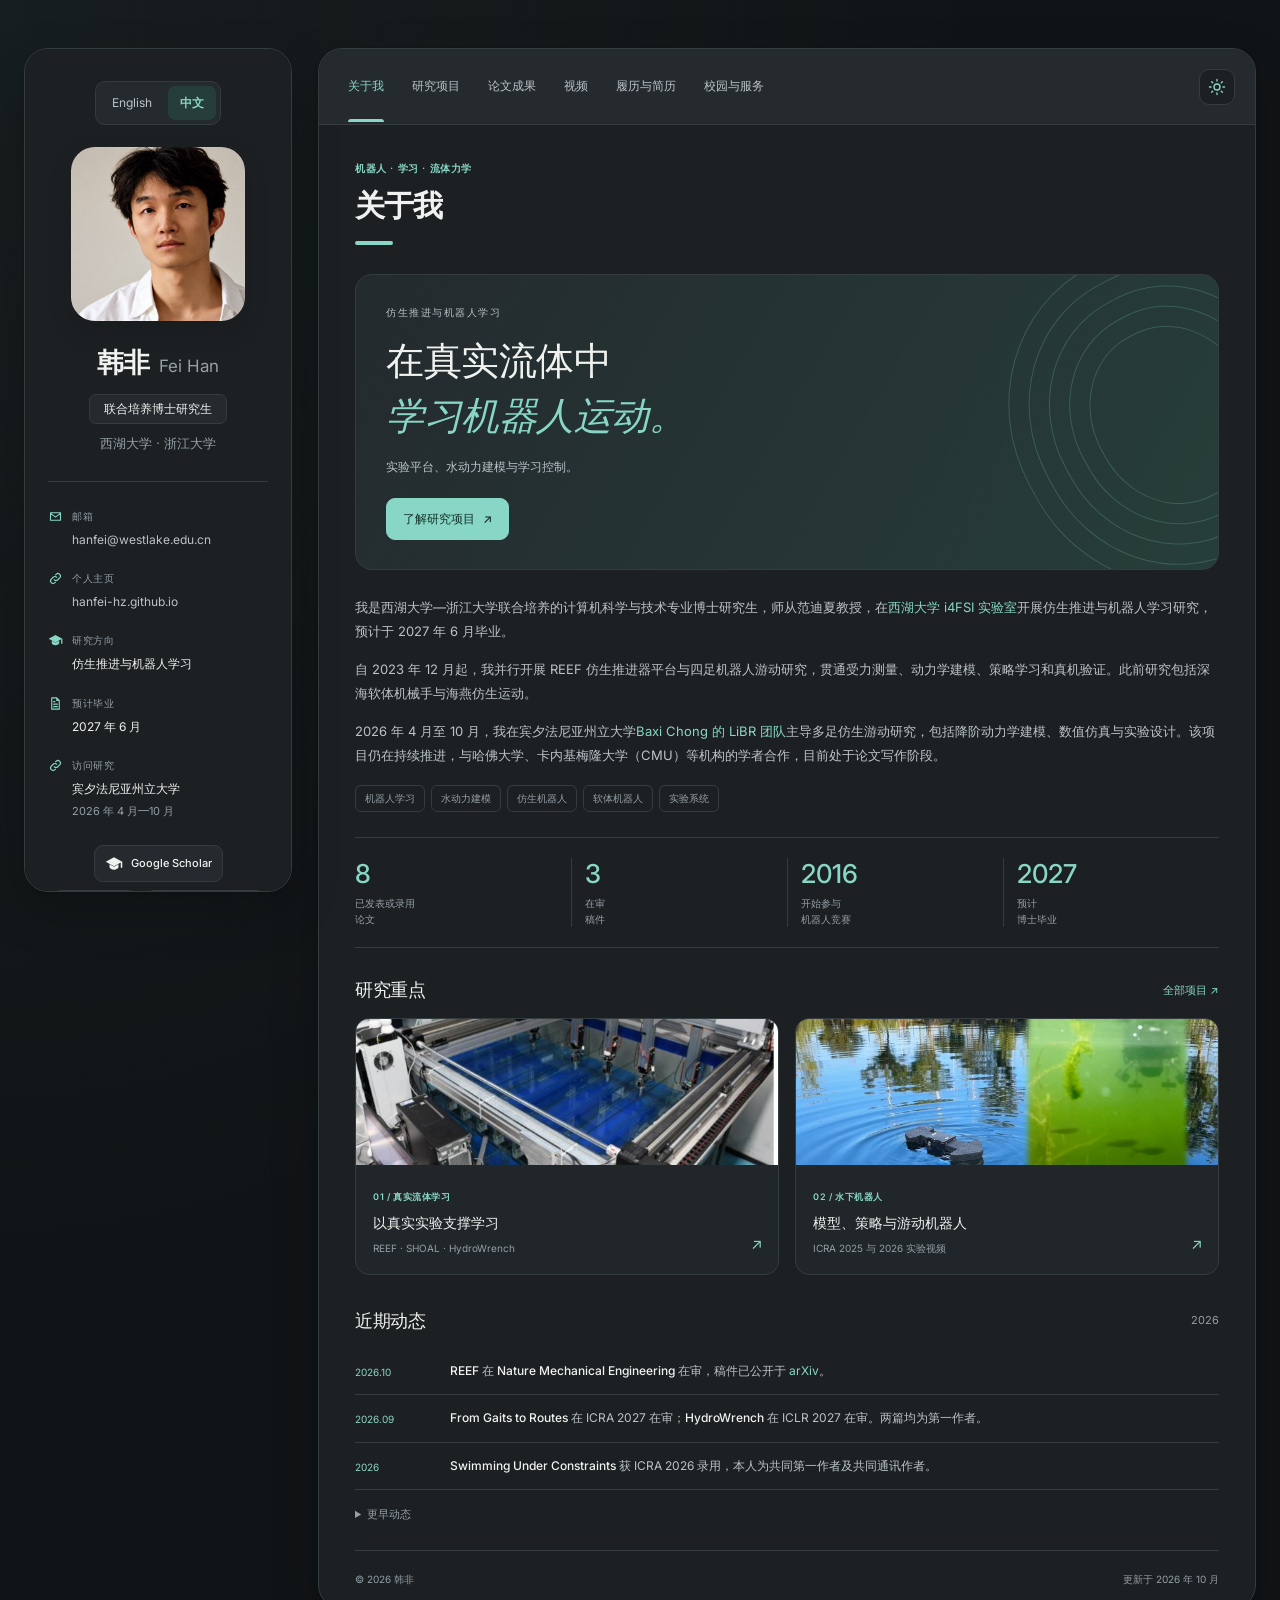
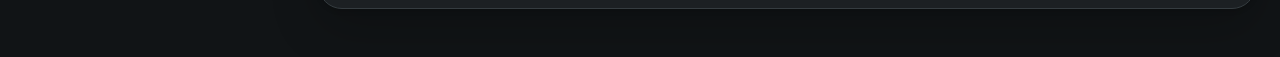
==== commit 80ca7fbf: "Clarify first authorship of ICRA and ICLR manuscripts" ====
--- a/zh.html
+++ b/zh.html
@@ -41,8 +41,8 @@
       <div class="section-heading"><h3>研究重点</h3><a href="#research">全部项目 ↗</a></div><div class="focus-grid"><a class="focus-card" href="#research"><img src="./assets/img/shoal.jpg" alt="SHOAL 实验平台" width="1200" height="721"><div><span class="theme-kicker">01 / 真实流体学习</span><h4>以真实实验支撑学习</h4><p>REEF · SHOAL · HydroWrench</p></div><span class="card-arrow" aria-hidden="true">↗</span></a><a class="focus-card" href="#videos"><img src="./assets/img/lts_outdoor.jpg" alt="四足游动机器人" width="1400" height="800"><div><span class="theme-kicker">02 / 水下机器人</span><h4>模型、策略与游动机器人</h4><p>ICRA 2025 与 2026 实验视频</p></div><span class="card-arrow" aria-hidden="true">↗</span></a></div>
       <section class="news-block" id="news"><div class="section-heading"><h3>近期动态</h3><span class="muted">2026</span></div><ol class="news">
       <li><time>2026.10</time><p><strong>REEF</strong> 在 <strong>Nature Mechanical Engineering</strong> 在审，稿件已公开于 <a href="https://arxiv.org/abs/2609.14254" target="_blank" rel="noopener">arXiv</a>。</p></li>
-      <li><time>2026.09</time><p><strong>From Gaits to Routes</strong> 在 ICRA 2027 在审；<strong>HydroWrench</strong> 在 ICLR 2027 在审。</p></li>
-      <li><time>2026</time><p><strong>Swimming Under Constraints</strong> 获 ICRA 2026 录用，本人为共同第一作者及共同通讯作者。</p></li></ol><details class="older-news"><summary>更早动态</summary><ol class="news"><li><time>2026.04</time><p>开始在宾夕法尼亚州立大学进行 4 月至 10 月的访问研究。</p></li><li><time>2025</time><p><strong>Learn to Swim</strong> 发表于 ICRA 2025。</p></li><li><time>2023</time><p>海燕学习控制研究发表于 <em>Bioinspiration &amp; Biomimetics</em>。</p></li></ol></details></section></section><section class="panel" id="research" aria-labelledby="tab-research" tabindex="0"><h2 class="section-title">研究项目</h2><p class="section-intro">我的研究连接实验系统、物理模型与学习算法。REEF 平台和四足游动机器人是持续博士研究中并行开展的两条工作线。</p><article class="theme"><figure class="theme-media"><img src="./assets/img/shoal.jpg" alt="SHOAL 实验阵列" loading="lazy" class=""></figure><div class="theme-body"><p class="project-date">2023.12—至今 · 博士研究</p><h3>REEF 与真实流体中的学习</h3><p>参与 REEF 平台与学习控制流程建设，开展同步实验、力反馈数据采集、水动力建模、模仿学习、离线学习及在线适应。相关研究进一步构建 HydroWrench 动态载荷重建数据集与评估基准。</p><p class="theme-refs">Nature Mechanical Engineering · 在审 / HydroWrench · ICLR 2027 · 在审</p></div></article><article class="theme"><figure class="theme-media"><img src="./assets/img/lts_outdoor.jpg" alt="池塘中的四足游动机器人" loading="lazy" class=""></figure><div class="theme-body"><p class="project-date">2023.12—至今 · 与 REEF 并行研究</p><h3>四足游动与机器人学习</h3><p>承担实验受力数据采集与处理，建立 LSTM 水动力模型并结合多目标优化设计游动步态；研究安全强化学习、四腿相位协调、游动行为规划与技能蒸馏，将单腿实验与整机验证衔接起来。</p><p class="theme-refs">Learn to Swim · ICRA 2025 / Swimming Under Constraints · ICRA 2026 / From Gaits to Routes · ICRA 2027</p></div></article><div class="service-card"><h3>云深处北极科考机器人合作</h3><p class="project-date">北极科考应用 · 2025.08</p><p>作为项目参与者，提供被采用的受力测试、建模与运动参数优化架构，并参与特殊足掌设计讨论。</p></div><h3 class="section-subtitle">访学及早期研究</h3><div class="service-card"><p class="project-date">2026.04—至今 · 宾夕法尼亚州立大学访学：2026.04—2026.10</p><h3>多足生物游动与仿生研究</h3><p>主导多足仿生游动研究，包括降阶动力学建模、数值仿真与实验设计。项目仍在进行，与哈佛大学、卡内基梅隆大学（CMU）等机构学者开展合作，目前处于论文写作阶段。</p><p class="theme-refs"><a href="https://sites.psu.edu/libr/" target="_blank" rel="noopener">Baxi Chong 的 LiBR 团队 · 宾夕法尼亚州立大学</a></p></div><article class="theme"><figure class="theme-media"><img src="./assets/img/petrel_model.jpg" alt="海燕形态与运动模型" loading="lazy" class="fit"></figure><div class="theme-body"><p class="project-date">2022.07—2023.10 · 西湖大学</p><h3>海燕仿生运动研究</h3><p>结合空水耦合建模与深度强化学习研究海燕踏水和海锚行为。该项目始于科研助理阶段，并延续至博士入学初期。</p><p class="theme-refs">Bioinspiration &amp; Biomimetics · 2023 · 共同第一作者</p></div></article><article class="theme"><figure class="theme-media"><img src="./assets/img/soft-gripper.jpg" alt="深海软体机械手样机" loading="lazy" class="fit"></figure><div class="theme-body"><p class="project-date">2019.09—2022.06 · 硕士研究</p><h3>深海软体机械手</h3><p>作为软体手方向主要学生参与者，主导结构设计、样机制作、感知与控制开发；与导师讨论技术方案，带领师弟妹开展实现与实验，并参与项目申请的前期调研和材料准备。</p><p class="theme-refs">国家自然科学基金重大研究计划集成项目 92048302 · 适应极端环境作业的刚-柔-软共融机器人基础研究</p></div></article><article class="theme"><figure class="theme-media"><img src="./assets/img/robomaster-team.webp" alt="RoboMaster 机器人与郑州大学战队合照" loading="lazy" class="fit"></figure><div class="theme-body"><p class="project-date">2016.09—2019 · 郑州大学</p><h3>RoboMaster 开发与团队组织</h3><p>参加 2017、2018、2019 三届比赛，2017—2018 学年担任队长。参与步兵、英雄、工程、无人机及哨兵机器人设计制造，负责 STM32 硬件及 C 语言底盘、云台与发弹控制开发；任队长期间统筹技术规划、分工、进度与系统联调。</p><p class="theme-refs">嵌入式开发 · 机器人联调 · 团队协作</p></div></article></section><section class="panel" id="publications" aria-labelledby="tab-publications" tabindex="0"><div class="section-head"><h2 class="section-title">论文成果</h2><div class="filters" role="group" aria-label="筛选论文"><button class="chip is-active" data-filter="all">全部</button><button class="chip" data-filter="published">已发表／录用</button><button class="chip" data-filter="review">在审</button></div></div><p class="legend">* 表示共同第一作者 · ✉ 表示通讯作者 · 本人姓名加粗。</p><h3 class="pub-group" data-group="published">已发表与已录用</h3><ol class="pubs"><li class="pub " data-status="published"><figure class="pub-thumb"><img src="./assets/img/saferl_framework.jpg" alt="Swimming Under Constraints: A Safe Reinforcement Learning Framework for Quadrupedal Bio-Inspired Propulsion" loading="lazy"></figure><div class="pub-body"><p class="venue"><span class="badge badge-pub">已录用</span> ICRA 2026</p><h4>Swimming Under Constraints: A Safe Reinforcement Learning Framework for Quadrupedal Bio-Inspired Propulsion</h4><p class="authors">Xinyu Cui*, <b>Fei Han</b>*✉, Hang Xu, Yongcheng Zeng, Luoyang Sun, Ruizhi Zhang, Jian Zhao, Haifeng Zhang, Weikun Li, Hao Chen, Jun Wang, Dixia Fan✉</p><p class="tldr">研究四足游动的安全强化学习，将受力约束、腿部相位协调与单腿策略向整机运动的迁移结合起来。</p><div class="pub-links"><a href="https://arxiv.org/abs/2603.04073" target="_blank" rel="noopener">arXiv</a><a href="https://arxiv.org/pdf/2603.04073v1" target="_blank" rel="noopener">PDF</a><a href="#video-icra2026">视频</a><button data-bib="bib-saferl"><svg class="ic" aria-hidden="true"><use href="#i-quote"/></svg>BibTeX</button></div></div></li><li class="pub " data-status="published"><figure class="pub-thumb"><img src="./assets/img/lts_experiment.jpg" alt="Learn to Swim: Data-Driven LSTM Hydrodynamic Model for Quadruped Robot Gait Optimization" loading="lazy"></figure><div class="pub-body"><p class="venue"><span class="badge badge-pub">已发表</span> ICRA 2025 · pp. 10261–10267</p><h4>Learn to Swim: Data-Driven LSTM Hydrodynamic Model for Quadruped Robot Gait Optimization</h4><p class="authors"><b>Fei Han</b>, Pengming Guo, Hao Chen, Weikun Li, Jingbo Ren, Naijun Liu, Ning Yang, Dixia Fan✉</p><p class="tldr">基于实验受力数据建立 LSTM 水动力模型，用于多目标游动步态优化，并完成机器人实验验证。</p><div class="pub-links"><a href="https://doi.org/10.1109/ICRA55743.2025.11128080" target="_blank" rel="noopener">DOI</a><a href="https://arxiv.org/abs/2505.03146" target="_blank" rel="noopener">arXiv</a><a href="https://github.com/HanFei-hz/Dog_LSTM" target="_blank" rel="noopener">代码</a><a href="#video-icra2025">视频</a><button data-bib="bib-lts"><svg class="ic" aria-hidden="true"><use href="#i-quote"/></svg>BibTeX</button></div></div></li><li class="pub " data-status="published"><figure class="pub-thumb"><img src="./assets/img/petrel_drl.jpg" alt="Exploring Storm Petrel Pattering and Sea-Anchoring Using Deep Reinforcement Learning" loading="lazy"></figure><div class="pub-body"><p class="venue"><span class="badge badge-pub">已发表</span> Bioinspiration &amp; Biomimetics · 2023 · 18(6): 066016</p><h4>Exploring Storm Petrel Pattering and Sea-Anchoring Using Deep Reinforcement Learning</h4><p class="authors">Jiaqi Xue*, <b>Fei Han</b>*, Brett Klaassen van Oorschot, Glenna Clifton, Dixia Fan✉</p><p class="tldr">结合形态模型、空水耦合受力与深度强化学习，研究海燕的踏水及海锚行为。</p><div class="pub-links"><a href="https://doi.org/10.1088/1748-3190/ad00a2" target="_blank" rel="noopener">DOI</a><button data-bib="bib-petrel"><svg class="ic" aria-hidden="true"><use href="#i-quote"/></svg>BibTeX</button></div></div></li><li class="pub pub-compact" data-status="published"><div class="pub-body"><p class="venue"><span class="badge badge-pub">已发表</span> Physics of Fluids · 2023 · 35(10): 101914</p><h4>Force Decomposition on Flapping Flexible Plate via Impulse Theory and Dynamic Mode Decomposition</h4><p class="authors">Linlin Kang, Shiying Xiong, Buchen Wu, Chao Li, Mingming Ge, Dehan Yuan, <b>Fei Han</b>, Weicheng Cui</p><p class="tldr">采用冲量理论与动态模态分解，分析柔性拍动板的流体受力。</p><div class="pub-links"><a href="https://doi.org/10.1063/5.0169989" target="_blank" rel="noopener">DOI</a></div></div></li><li class="pub pub-compact" data-status="published"><div class="pub-body"><p class="venue"><span class="badge badge-pub">已发表</span> Physics of Fluids · 2023 · 35(9): 091904</p><h4>Propulsive Performance and Vortex Dynamics of Jellyfish-like Propulsion with Burst-and-Coast Strategy</h4><p class="authors">Linlin Kang, An-Kang Gao, <b>Fei Han</b>, Weicheng Cui, Xi-Yun Lu</p><p class="tldr">研究水母式间歇推进中的推进表现及涡动力学机制。</p><div class="pub-links"><a href="https://doi.org/10.1063/5.0160878" target="_blank" rel="noopener">DOI</a></div></div></li><li class="pub " data-status="published"><figure class="pub-thumb"><img src="./assets/img/soft-gripper.jpg" alt="面向水下抓取作业的复合腔体仿生软体手设计" loading="lazy"></figure><div class="pub-body"><p class="venue"><span class="badge badge-pub">已发表</span> 机器人 · 2023 · 45(2): 207–217</p><h4>面向水下抓取作业的复合腔体仿生软体手设计</h4><p class="authors"><b>韩非</b>，张道辉，赵新刚等</p><p class="tldr">面向水下作业开展复合腔体软体手的结构设计、制作与实验研究。</p><div class="pub-links"><a href="https://doi.org/10.13973/j.cnki.robot.210473" target="_blank" rel="noopener">DOI</a></div></div></li><li class="pub " data-status="published"><figure class="pub-thumb"><img src="./assets/img/soft-gripper-control.webp" alt="基于弯曲度预测模型的软体手人机交互控制" loading="lazy"></figure><div class="pub-body"><p class="venue"><span class="badge badge-pub">已发表</span> 自动化与仪表 · 2022 · 37(7): 43–47</p><h4>基于弯曲度预测模型的软体手人机交互控制</h4><p class="authors"><b>韩非</b>，张道辉，赵新刚</p><p class="tldr">通过 LSTM 模型预测软体手指弯曲状态，结合数据手套开展人机交互控制。</p><div class="pub-links"><a href="https://doi.org/10.19557/j.cnki.1001-9944.2022.07.009" target="_blank" rel="noopener">DOI</a></div></div></li><li class="pub pub-compact" data-status="published"><div class="pub-body"><p class="venue"><span class="badge badge-pub">已发表</span> IEEE ROBIO · 2021</p><h4>An Underwater Soft Claw Based on Bionic Principle</h4><p class="authors">Yanxu Sun, <b>Fei Han</b>, Daohui Zhang, Xingang Zhao, Dan Ye</p><p class="tldr">研究面向水下抓取的仿生软体抓手设计与操作。</p><div class="pub-links"></div></div></li></ol><h3 class="pub-group" data-group="review">在审稿件</h3><ol class="pubs"><li class="pub " data-status="review"><figure class="pub-thumb"><img src="./assets/img/reef_overview.jpg" alt="Embracing Flow Unsteadiness: A High-Throughput Learning Platform Enables Vortex-Exploiting Bioinspired Propulsion" loading="lazy"></figure><div class="pub-body"><p class="venue"><span class="badge badge-review">在审</span> Nature Mechanical Engineering</p><h4>Embracing Flow Unsteadiness: A High-Throughput Learning Platform Enables Vortex-Exploiting Bioinspired Propulsion</h4><p class="authors"><b>Fei Han</b>*, Xinyu Cui*, Zhipeng Wang*, Ning Yang, Hang Xu, Haifeng Zhang, Zhongming Hu, Jun Wang, Junfeng Du, Dixia Fan✉</p><p class="tldr">REEF 将 SHOAL 实验平台与模仿学习、离线学习及在线学习结合，研究利用非定常流体相互作用的推进策略。</p><div class="pub-links"><a href="https://arxiv.org/abs/2609.14254" target="_blank" rel="noopener">arXiv</a><a href="https://arxiv.org/pdf/2609.14254v1" target="_blank" rel="noopener">PDF</a><button data-bib="bib-reef"><svg class="ic" aria-hidden="true"><use href="#i-quote"/></svg>BibTeX</button></div></div></li><li class="pub pub-compact" data-status="review"><div class="pub-body"><p class="venue"><span class="badge badge-review">在审</span> ICRA 2027</p><h4>From Gaits to Routes: Execution-Aware Hybrid Behavior Planning for Quadrupedal Swimming with Experiment-Calibrated Hydrodynamics</h4><p class="tldr">在实验校准的水动力仿真环境中，研究四足游动的混合行为规划与技能蒸馏。</p><div class="pub-links"></div></div></li><li class="pub pub-compact" data-status="review"><div class="pub-body"><p class="venue"><span class="badge badge-review">在审</span> ICLR 2027</p><h4>HydroWrench: A Dataset and Benchmark for Dynamic Load Reconstruction in Bioinspired Aquatic Mechanisms</h4><p class="tldr">构建由运动指令重建水下仿生机构动态载荷的数据集与评估基准。</p><div class="pub-links"></div></div></li></ol><p class="more">更多信息见 <a href="https://scholar.google.com/citations?user=3WVj0IoAAAAJ" target="_blank" rel="noopener">Google Scholar</a>.</p></section><section class="panel" id="videos" aria-labelledby="tab-videos" tabindex="0"><h2 class="section-title">ICRA 实验视频</h2><p class="section-intro">展示四足机器人水动力建模、步态优化与安全强化学习的实验工作。</p><div class="videos"><figure class="video-card" id="video-icra2025"><div class="video-frame"><video controls preload="metadata" playsinline poster="./assets/img/icra2025-video-poster.jpg"><source src="./assets/videos/icra2025.mp4" type="video/mp4">你的浏览器不支持此视频格式。</video></div><figcaption><span class="badge badge-pub">ICRA 2025</span> Learn to Swim</figcaption></figure><figure class="video-card" id="video-icra2026"><div class="video-frame"><video controls preload="metadata" playsinline poster="./assets/img/icra2026-video-poster.jpg"><source src="./assets/videos/icra2026.mp4" type="video/mp4">你的浏览器不支持此视频格式。</video></div><figcaption><span class="badge badge-pub">ICRA 2026</span> Swimming Under Constraints</figcaption></figure></div></section><section class="panel" id="experience" aria-labelledby="tab-experience" tabindex="0"><h2 class="section-title">教育与经历</h2><h3 class="section-subtitle">教育经历</h3><ol class="timeline"><li><time>2023.08—2027.06（预计）</time><h4>联合培养博士 · 西湖大学—浙江大学</h4><p>计算机科学与技术 · 导师：范迪夏教授。博士研究所在实验室：<a href="https://i4fsi.lab.westlake.edu.cn/" target="_blank" rel="noopener">西湖大学 i4FSI 实验室</a>。</p></li><li><time>2019.09—2022.06</time><h4>硕士 · 中国科学院大学</h4><p>模式识别与智能系统。培养单位：中国科学院沈阳自动化研究所机器人学国家重点实验室。</p></li><li><time>2015.09—2019.07</time><h4>学士 · 郑州大学</h4><p>测控技术与仪器。</p></li></ol><h3 class="section-subtitle">科研任职</h3><ol class="timeline"><li><time>2026.04—2026.10</time><h4>访问学者 · 宾夕法尼亚州立大学</h4><p><a href="https://sites.psu.edu/libr/" target="_blank" rel="noopener">Baxi Chong 的 LiBR 团队</a>。主导多足仿生游动研究，包括降阶建模、数值仿真与实验设计。访学阶段之外，合作项目持续推进。</p></li><li><time>2022.07—2023.08</time><h4>科研助理 · 西湖大学</h4><p>海燕仿生运动研究、建模、数据分析与论文撰写。</p></li></ol><h3 class="section-subtitle">研究时间线</h3><ol class="timeline"><li><time>2026.04—至今</time><h4>多足生物游动合作研究</h4><p>主导多足仿生游动研究与实验设计，与 Baxi Chong 团队及哈佛大学、卡内基梅隆大学等机构学者持续合作，目前处于论文写作阶段。</p></li><li><time>2023.12—至今</time><h4>仿生推进器与机器人学习</h4><p>REEF 与机械狗游动实验并行推进，论文是持续研究中的阶段成果。</p></li><li><time>2022.07—2023.10</time><h4>海燕仿生运动</h4><p>从科研助理阶段延续至博士入学初期。</p></li><li><time>2019.09—2022.06</time><h4>深海软体机械手</h4><p>个人硕士研究阶段，承担设计制作、感知控制及项目申请准备。</p></li><li><time>2016.09—2019</time><h4>RoboMaster</h4><p>2017—2018 学年任队长。</p></li></ol><h3 class="section-subtitle">下载简历</h3><p class="section-intro">每份均为两页，带个人主页、博士实验室和访学团队二维码。可按阅读场景和语言选择。</p><div class="cv-downloads"><article class="cv-option"><h3>企业科研版</h3><p>项目经历、技术贡献与团队组织。</p><div class="pub-links"><a href="./assets/files/cv-industry-en.pdf?v=20261021-lead" target="_blank" rel="noopener" lang="en">English PDF <svg class="ic" aria-hidden="true"><use href="#i-pdf"/></svg></a><a href="./assets/files/cv-industry-zh.pdf?v=20261021-lead" target="_blank" rel="noopener" lang="zh-CN">中文 PDF <svg class="ic" aria-hidden="true"><use href="#i-pdf"/></svg></a></div></article><article class="cv-option"><h3>高校科研版</h3><p>研究工作、论文与学术服务。</p><div class="pub-links"><a href="./assets/files/cv-academic-en.pdf?v=20261021-lead" target="_blank" rel="noopener" lang="en">English PDF <svg class="ic" aria-hidden="true"><use href="#i-pdf"/></svg></a><a href="./assets/files/cv-academic-zh.pdf?v=20261021-lead" target="_blank" rel="noopener" lang="zh-CN">中文 PDF <svg class="ic" aria-hidden="true"><use href="#i-pdf"/></svg></a></div></article></div><h3 class="section-subtitle">部分竞赛荣誉</h3><ul class="achievement-list"><li><time>2017 / 2018</time><p>RoboMaster：2017 西部赛区三等奖、2018 中部分区赛三等奖。</p></li><li><time>2017</time><p>全国大学生电子设计竞赛：本科组河南赛区二等奖。</p></li><li><time>2018</time><p>郑州大学第三届“创青春”创业大赛：《三维扫描仪》项目特等奖。</p></li></ul></section><section class="panel" id="life" aria-labelledby="tab-life" tabindex="0"><h2 class="section-title">公共服务与校园参与</h2><p class="section-intro">在科研之外，通过科普讲解、交流组织、公共服务和文体活动参与校园生活。</p><div class="service-grid"><article class="service-card"><h3>IROS 2025 期间校访与学术交流</h3><p>作为实验室组织西湖大学参观及学术交流活动的主要组织和讲解人员，接待国内外高校与企业来访人员，介绍学校、实验室研究方向与成果，并围绕仿生机器人、流体力学和智能控制交流。</p></article><article class="service-card"><h3>实验室开放与中小学科普</h3><p>多次参与工学院面向中小学生的实验室开放与科普活动，承担参观接待、科研平台介绍，以及仿生机器人和流体力学现场讲解。</p></article><article class="service-card"><h3>智能流体学术会议志愿服务</h3><p>担任工学院承办的智能流体学术会议志愿者，参与会务组织与现场服务。</p></article><article class="service-card"><h3>本科生书院交流</h3><p>以研究生学长身份参与书院交流，分享科研经历、研究过程中的思考和研究生发展路径，帮助本科生了解科研学习。</p></article><article class="service-card"><h3>西湖大学心乐合唱团</h3><p>参与合唱团集体排练及学校演出，在音乐实践中培养艺术素养与团队协作能力。</p></article><article class="service-card"><h3>体育锻炼与课余生活</h3><p>在科研之外保持规律体育锻炼，喜欢羽毛球、健身、唱歌和摄影。</p></article></div><h3 class="section-subtitle">工程实践影像</h3><div class="archive-gallery"><figure><img src="./assets/img/robomaster-team.webp" alt="RoboMaster 团队与机器人平台" loading="lazy"><figcaption>本科阶段参与的 RoboMaster 机器人与团队。</figcaption></figure><figure><img src="./assets/img/soft-gripper-control.webp" alt="数据手套与软体机械手的人机交互实验" loading="lazy"><figcaption>硕士阶段的数据手套与软体机械手交互实验。</figcaption></figure></div><h3 class="section-subtitle">代码与工具</h3><ul class="repos"><li><a href="https://github.com/HanFei-hz/Dog_LSTM" target="_blank" rel="noopener"><b>Dog_LSTM</b><span>LSTM 水动力建模与步态优化</span></a></li><li><a href="https://github.com/HanFei-hz/Leg_offlineDRL" target="_blank" rel="noopener"><b>Leg_offlineDRL</b><span>单腿游动离线强化学习</span></a></li><li><a href="https://github.com/HanFei-hz/WaterLily" target="_blank" rel="noopener"><b>WaterLily</b><span>拍动与波动体 CFD 实验</span></a></li><li><a href="./assets/files/rl_explorer.html" target="_blank" rel="noopener"><b>RL Explorer</b><span>强化学习交互知识图谱（英文）</span></a></li></ul></section>
+      <li><time>2026.09</time><p><strong>From Gaits to Routes</strong> 在 ICRA 2027 在审；<strong>HydroWrench</strong> 在 ICLR 2027 在审。两篇均为第一作者。</p></li>
+      <li><time>2026</time><p><strong>Swimming Under Constraints</strong> 获 ICRA 2026 录用，本人为共同第一作者及共同通讯作者。</p></li></ol><details class="older-news"><summary>更早动态</summary><ol class="news"><li><time>2026.04</time><p>开始在宾夕法尼亚州立大学进行 4 月至 10 月的访问研究。</p></li><li><time>2025</time><p><strong>Learn to Swim</strong> 发表于 ICRA 2025。</p></li><li><time>2023</time><p>海燕学习控制研究发表于 <em>Bioinspiration &amp; Biomimetics</em>。</p></li></ol></details></section></section><section class="panel" id="research" aria-labelledby="tab-research" tabindex="0"><h2 class="section-title">研究项目</h2><p class="section-intro">我的研究连接实验系统、物理模型与学习算法。REEF 平台和四足游动机器人是持续博士研究中并行开展的两条工作线。</p><article class="theme"><figure class="theme-media"><img src="./assets/img/shoal.jpg" alt="SHOAL 实验阵列" loading="lazy" class=""></figure><div class="theme-body"><p class="project-date">2023.12—至今 · 博士研究</p><h3>REEF 与真实流体中的学习</h3><p>参与 REEF 平台与学习控制流程建设，开展同步实验、力反馈数据采集、水动力建模、模仿学习、离线学习及在线适应。相关研究进一步构建 HydroWrench 动态载荷重建数据集与评估基准。</p><p class="theme-refs">Nature Mechanical Engineering · 在审 / HydroWrench · ICLR 2027 · 在审 · 第一作者</p></div></article><article class="theme"><figure class="theme-media"><img src="./assets/img/lts_outdoor.jpg" alt="池塘中的四足游动机器人" loading="lazy" class=""></figure><div class="theme-body"><p class="project-date">2023.12—至今 · 与 REEF 并行研究</p><h3>四足游动与机器人学习</h3><p>承担实验受力数据采集与处理，建立 LSTM 水动力模型并结合多目标优化设计游动步态；研究安全强化学习、四腿相位协调、游动行为规划与技能蒸馏，将单腿实验与整机验证衔接起来。</p><p class="theme-refs">Learn to Swim · ICRA 2025 / Swimming Under Constraints · ICRA 2026 / From Gaits to Routes · ICRA 2027 · 在审 · 第一作者</p></div></article><div class="service-card"><h3>云深处北极科考机器人合作</h3><p class="project-date">北极科考应用 · 2025.08</p><p>作为项目参与者，提供被采用的受力测试、建模与运动参数优化架构，并参与特殊足掌设计讨论。</p></div><h3 class="section-subtitle">访学及早期研究</h3><div class="service-card"><p class="project-date">2026.04—至今 · 宾夕法尼亚州立大学访学：2026.04—2026.10</p><h3>多足生物游动与仿生研究</h3><p>主导多足仿生游动研究，包括降阶动力学建模、数值仿真与实验设计。项目仍在进行，与哈佛大学、卡内基梅隆大学（CMU）等机构学者开展合作，目前处于论文写作阶段。</p><p class="theme-refs"><a href="https://sites.psu.edu/libr/" target="_blank" rel="noopener">Baxi Chong 的 LiBR 团队 · 宾夕法尼亚州立大学</a></p></div><article class="theme"><figure class="theme-media"><img src="./assets/img/petrel_model.jpg" alt="海燕形态与运动模型" loading="lazy" class="fit"></figure><div class="theme-body"><p class="project-date">2022.07—2023.10 · 西湖大学</p><h3>海燕仿生运动研究</h3><p>结合空水耦合建模与深度强化学习研究海燕踏水和海锚行为。该项目始于科研助理阶段，并延续至博士入学初期。</p><p class="theme-refs">Bioinspiration &amp; Biomimetics · 2023 · 共同第一作者</p></div></article><article class="theme"><figure class="theme-media"><img src="./assets/img/soft-gripper.jpg" alt="深海软体机械手样机" loading="lazy" class="fit"></figure><div class="theme-body"><p class="project-date">2019.09—2022.06 · 硕士研究</p><h3>深海软体机械手</h3><p>作为软体手方向主要学生参与者，主导结构设计、样机制作、感知与控制开发；与导师讨论技术方案，带领师弟妹开展实现与实验，并参与项目申请的前期调研和材料准备。</p><p class="theme-refs">国家自然科学基金重大研究计划集成项目 92048302 · 适应极端环境作业的刚-柔-软共融机器人基础研究</p></div></article><article class="theme"><figure class="theme-media"><img src="./assets/img/robomaster-team.webp" alt="RoboMaster 机器人与郑州大学战队合照" loading="lazy" class="fit"></figure><div class="theme-body"><p class="project-date">2016.09—2019 · 郑州大学</p><h3>RoboMaster 开发与团队组织</h3><p>参加 2017、2018、2019 三届比赛，2017—2018 学年担任队长。参与步兵、英雄、工程、无人机及哨兵机器人设计制造，负责 STM32 硬件及 C 语言底盘、云台与发弹控制开发；任队长期间统筹技术规划、分工、进度与系统联调。</p><p class="theme-refs">嵌入式开发 · 机器人联调 · 团队协作</p></div></article></section><section class="panel" id="publications" aria-labelledby="tab-publications" tabindex="0"><div class="section-head"><h2 class="section-title">论文成果</h2><div class="filters" role="group" aria-label="筛选论文"><button class="chip is-active" data-filter="all">全部</button><button class="chip" data-filter="published">已发表／录用</button><button class="chip" data-filter="review">在审</button></div></div><p class="legend">* 表示共同第一作者 · ✉ 表示通讯作者 · 本人姓名加粗。</p><h3 class="pub-group" data-group="published">已发表与已录用</h3><ol class="pubs"><li class="pub " data-status="published"><figure class="pub-thumb"><img src="./assets/img/saferl_framework.jpg" alt="Swimming Under Constraints: A Safe Reinforcement Learning Framework for Quadrupedal Bio-Inspired Propulsion" loading="lazy"></figure><div class="pub-body"><p class="venue"><span class="badge badge-pub">已录用</span> ICRA 2026</p><h4>Swimming Under Constraints: A Safe Reinforcement Learning Framework for Quadrupedal Bio-Inspired Propulsion</h4><p class="authors">Xinyu Cui*, <b>Fei Han</b>*✉, Hang Xu, Yongcheng Zeng, Luoyang Sun, Ruizhi Zhang, Jian Zhao, Haifeng Zhang, Weikun Li, Hao Chen, Jun Wang, Dixia Fan✉</p><p class="tldr">研究四足游动的安全强化学习，将受力约束、腿部相位协调与单腿策略向整机运动的迁移结合起来。</p><div class="pub-links"><a href="https://arxiv.org/abs/2603.04073" target="_blank" rel="noopener">arXiv</a><a href="https://arxiv.org/pdf/2603.04073v1" target="_blank" rel="noopener">PDF</a><a href="#video-icra2026">视频</a><button data-bib="bib-saferl"><svg class="ic" aria-hidden="true"><use href="#i-quote"/></svg>BibTeX</button></div></div></li><li class="pub " data-status="published"><figure class="pub-thumb"><img src="./assets/img/lts_experiment.jpg" alt="Learn to Swim: Data-Driven LSTM Hydrodynamic Model for Quadruped Robot Gait Optimization" loading="lazy"></figure><div class="pub-body"><p class="venue"><span class="badge badge-pub">已发表</span> ICRA 2025 · pp. 10261–10267</p><h4>Learn to Swim: Data-Driven LSTM Hydrodynamic Model for Quadruped Robot Gait Optimization</h4><p class="authors"><b>Fei Han</b>, Pengming Guo, Hao Chen, Weikun Li, Jingbo Ren, Naijun Liu, Ning Yang, Dixia Fan✉</p><p class="tldr">基于实验受力数据建立 LSTM 水动力模型，用于多目标游动步态优化，并完成机器人实验验证。</p><div class="pub-links"><a href="https://doi.org/10.1109/ICRA55743.2025.11128080" target="_blank" rel="noopener">DOI</a><a href="https://arxiv.org/abs/2505.03146" target="_blank" rel="noopener">arXiv</a><a href="https://github.com/HanFei-hz/Dog_LSTM" target="_blank" rel="noopener">代码</a><a href="#video-icra2025">视频</a><button data-bib="bib-lts"><svg class="ic" aria-hidden="true"><use href="#i-quote"/></svg>BibTeX</button></div></div></li><li class="pub " data-status="published"><figure class="pub-thumb"><img src="./assets/img/petrel_drl.jpg" alt="Exploring Storm Petrel Pattering and Sea-Anchoring Using Deep Reinforcement Learning" loading="lazy"></figure><div class="pub-body"><p class="venue"><span class="badge badge-pub">已发表</span> Bioinspiration &amp; Biomimetics · 2023 · 18(6): 066016</p><h4>Exploring Storm Petrel Pattering and Sea-Anchoring Using Deep Reinforcement Learning</h4><p class="authors">Jiaqi Xue*, <b>Fei Han</b>*, Brett Klaassen van Oorschot, Glenna Clifton, Dixia Fan✉</p><p class="tldr">结合形态模型、空水耦合受力与深度强化学习，研究海燕的踏水及海锚行为。</p><div class="pub-links"><a href="https://doi.org/10.1088/1748-3190/ad00a2" target="_blank" rel="noopener">DOI</a><button data-bib="bib-petrel"><svg class="ic" aria-hidden="true"><use href="#i-quote"/></svg>BibTeX</button></div></div></li><li class="pub pub-compact" data-status="published"><div class="pub-body"><p class="venue"><span class="badge badge-pub">已发表</span> Physics of Fluids · 2023 · 35(10): 101914</p><h4>Force Decomposition on Flapping Flexible Plate via Impulse Theory and Dynamic Mode Decomposition</h4><p class="authors">Linlin Kang, Shiying Xiong, Buchen Wu, Chao Li, Mingming Ge, Dehan Yuan, <b>Fei Han</b>, Weicheng Cui</p><p class="tldr">采用冲量理论与动态模态分解，分析柔性拍动板的流体受力。</p><div class="pub-links"><a href="https://doi.org/10.1063/5.0169989" target="_blank" rel="noopener">DOI</a></div></div></li><li class="pub pub-compact" data-status="published"><div class="pub-body"><p class="venue"><span class="badge badge-pub">已发表</span> Physics of Fluids · 2023 · 35(9): 091904</p><h4>Propulsive Performance and Vortex Dynamics of Jellyfish-like Propulsion with Burst-and-Coast Strategy</h4><p class="authors">Linlin Kang, An-Kang Gao, <b>Fei Han</b>, Weicheng Cui, Xi-Yun Lu</p><p class="tldr">研究水母式间歇推进中的推进表现及涡动力学机制。</p><div class="pub-links"><a href="https://doi.org/10.1063/5.0160878" target="_blank" rel="noopener">DOI</a></div></div></li><li class="pub " data-status="published"><figure class="pub-thumb"><img src="./assets/img/soft-gripper.jpg" alt="面向水下抓取作业的复合腔体仿生软体手设计" loading="lazy"></figure><div class="pub-body"><p class="venue"><span class="badge badge-pub">已发表</span> 机器人 · 2023 · 45(2): 207–217</p><h4>面向水下抓取作业的复合腔体仿生软体手设计</h4><p class="authors"><b>韩非</b>，张道辉，赵新刚等</p><p class="tldr">面向水下作业开展复合腔体软体手的结构设计、制作与实验研究。</p><div class="pub-links"><a href="https://doi.org/10.13973/j.cnki.robot.210473" target="_blank" rel="noopener">DOI</a></div></div></li><li class="pub " data-status="published"><figure class="pub-thumb"><img src="./assets/img/soft-gripper-control.webp" alt="基于弯曲度预测模型的软体手人机交互控制" loading="lazy"></figure><div class="pub-body"><p class="venue"><span class="badge badge-pub">已发表</span> 自动化与仪表 · 2022 · 37(7): 43–47</p><h4>基于弯曲度预测模型的软体手人机交互控制</h4><p class="authors"><b>韩非</b>，张道辉，赵新刚</p><p class="tldr">通过 LSTM 模型预测软体手指弯曲状态，结合数据手套开展人机交互控制。</p><div class="pub-links"><a href="https://doi.org/10.19557/j.cnki.1001-9944.2022.07.009" target="_blank" rel="noopener">DOI</a></div></div></li><li class="pub pub-compact" data-status="published"><div class="pub-body"><p class="venue"><span class="badge badge-pub">已发表</span> IEEE ROBIO · 2021</p><h4>An Underwater Soft Claw Based on Bionic Principle</h4><p class="authors">Yanxu Sun, <b>Fei Han</b>, Daohui Zhang, Xingang Zhao, Dan Ye</p><p class="tldr">研究面向水下抓取的仿生软体抓手设计与操作。</p><div class="pub-links"></div></div></li></ol><h3 class="pub-group" data-group="review">在审稿件</h3><ol class="pubs"><li class="pub " data-status="review"><figure class="pub-thumb"><img src="./assets/img/reef_overview.jpg" alt="Embracing Flow Unsteadiness: A High-Throughput Learning Platform Enables Vortex-Exploiting Bioinspired Propulsion" loading="lazy"></figure><div class="pub-body"><p class="venue"><span class="badge badge-review">在审</span> Nature Mechanical Engineering</p><h4>Embracing Flow Unsteadiness: A High-Throughput Learning Platform Enables Vortex-Exploiting Bioinspired Propulsion</h4><p class="authors"><b>Fei Han</b>*, Xinyu Cui*, Zhipeng Wang*, Ning Yang, Hang Xu, Haifeng Zhang, Zhongming Hu, Jun Wang, Junfeng Du, Dixia Fan✉</p><p class="tldr">REEF 将 SHOAL 实验平台与模仿学习、离线学习及在线学习结合，研究利用非定常流体相互作用的推进策略。</p><div class="pub-links"><a href="https://arxiv.org/abs/2609.14254" target="_blank" rel="noopener">arXiv</a><a href="https://arxiv.org/pdf/2609.14254v1" target="_blank" rel="noopener">PDF</a><button data-bib="bib-reef"><svg class="ic" aria-hidden="true"><use href="#i-quote"/></svg>BibTeX</button></div></div></li><li class="pub pub-compact" data-status="review"><div class="pub-body"><p class="venue"><span class="badge badge-review">在审</span> ICRA 2027 · 第一作者</p><h4>From Gaits to Routes: Execution-Aware Hybrid Behavior Planning for Quadrupedal Swimming with Experiment-Calibrated Hydrodynamics</h4><p class="tldr">在实验校准的水动力仿真环境中，研究四足游动的混合行为规划与技能蒸馏。</p><div class="pub-links"></div></div></li><li class="pub pub-compact" data-status="review"><div class="pub-body"><p class="venue"><span class="badge badge-review">在审</span> ICLR 2027 · 第一作者</p><h4>HydroWrench: A Dataset and Benchmark for Dynamic Load Reconstruction in Bioinspired Aquatic Mechanisms</h4><p class="tldr">构建由运动指令重建水下仿生机构动态载荷的数据集与评估基准。</p><div class="pub-links"></div></div></li></ol><p class="more">更多信息见 <a href="https://scholar.google.com/citations?user=3WVj0IoAAAAJ" target="_blank" rel="noopener">Google Scholar</a>.</p></section><section class="panel" id="videos" aria-labelledby="tab-videos" tabindex="0"><h2 class="section-title">ICRA 实验视频</h2><p class="section-intro">展示四足机器人水动力建模、步态优化与安全强化学习的实验工作。</p><div class="videos"><figure class="video-card" id="video-icra2025"><div class="video-frame"><video controls preload="metadata" playsinline poster="./assets/img/icra2025-video-poster.jpg"><source src="./assets/videos/icra2025.mp4" type="video/mp4">你的浏览器不支持此视频格式。</video></div><figcaption><span class="badge badge-pub">ICRA 2025</span> Learn to Swim</figcaption></figure><figure class="video-card" id="video-icra2026"><div class="video-frame"><video controls preload="metadata" playsinline poster="./assets/img/icra2026-video-poster.jpg"><source src="./assets/videos/icra2026.mp4" type="video/mp4">你的浏览器不支持此视频格式。</video></div><figcaption><span class="badge badge-pub">ICRA 2026</span> Swimming Under Constraints</figcaption></figure></div></section><section class="panel" id="experience" aria-labelledby="tab-experience" tabindex="0"><h2 class="section-title">教育与经历</h2><h3 class="section-subtitle">教育经历</h3><ol class="timeline"><li><time>2023.08—2027.06（预计）</time><h4>联合培养博士 · 西湖大学—浙江大学</h4><p>计算机科学与技术 · 导师：范迪夏教授。博士研究所在实验室：<a href="https://i4fsi.lab.westlake.edu.cn/" target="_blank" rel="noopener">西湖大学 i4FSI 实验室</a>。</p></li><li><time>2019.09—2022.06</time><h4>硕士 · 中国科学院大学</h4><p>模式识别与智能系统。培养单位：中国科学院沈阳自动化研究所机器人学国家重点实验室。</p></li><li><time>2015.09—2019.07</time><h4>学士 · 郑州大学</h4><p>测控技术与仪器。</p></li></ol><h3 class="section-subtitle">科研任职</h3><ol class="timeline"><li><time>2026.04—2026.10</time><h4>访问学者 · 宾夕法尼亚州立大学</h4><p><a href="https://sites.psu.edu/libr/" target="_blank" rel="noopener">Baxi Chong 的 LiBR 团队</a>。主导多足仿生游动研究，包括降阶建模、数值仿真与实验设计。访学阶段之外，合作项目持续推进。</p></li><li><time>2022.07—2023.08</time><h4>科研助理 · 西湖大学</h4><p>海燕仿生运动研究、建模、数据分析与论文撰写。</p></li></ol><h3 class="section-subtitle">研究时间线</h3><ol class="timeline"><li><time>2026.04—至今</time><h4>多足生物游动合作研究</h4><p>主导多足仿生游动研究与实验设计，与 Baxi Chong 团队及哈佛大学、卡内基梅隆大学等机构学者持续合作，目前处于论文写作阶段。</p></li><li><time>2023.12—至今</time><h4>仿生推进器与机器人学习</h4><p>REEF 与机械狗游动实验并行推进，论文是持续研究中的阶段成果。</p></li><li><time>2022.07—2023.10</time><h4>海燕仿生运动</h4><p>从科研助理阶段延续至博士入学初期。</p></li><li><time>2019.09—2022.06</time><h4>深海软体机械手</h4><p>个人硕士研究阶段，承担设计制作、感知控制及项目申请准备。</p></li><li><time>2016.09—2019</time><h4>RoboMaster</h4><p>2017—2018 学年任队长。</p></li></ol><h3 class="section-subtitle">下载简历</h3><p class="section-intro">每份均为两页，带个人主页、博士实验室和访学团队二维码。可按阅读场景和语言选择。</p><div class="cv-downloads"><article class="cv-option"><h3>企业科研版</h3><p>项目经历、技术贡献与团队组织。</p><div class="pub-links"><a href="./assets/files/cv-industry-en.pdf?v=20261021-author" target="_blank" rel="noopener" lang="en">English PDF <svg class="ic" aria-hidden="true"><use href="#i-pdf"/></svg></a><a href="./assets/files/cv-industry-zh.pdf?v=20261021-author" target="_blank" rel="noopener" lang="zh-CN">中文 PDF <svg class="ic" aria-hidden="true"><use href="#i-pdf"/></svg></a></div></article><article class="cv-option"><h3>高校科研版</h3><p>研究工作、论文与学术服务。</p><div class="pub-links"><a href="./assets/files/cv-academic-en.pdf?v=20261021-author" target="_blank" rel="noopener" lang="en">English PDF <svg class="ic" aria-hidden="true"><use href="#i-pdf"/></svg></a><a href="./assets/files/cv-academic-zh.pdf?v=20261021-author" target="_blank" rel="noopener" lang="zh-CN">中文 PDF <svg class="ic" aria-hidden="true"><use href="#i-pdf"/></svg></a></div></article></div><h3 class="section-subtitle">部分竞赛荣誉</h3><ul class="achievement-list"><li><time>2017 / 2018</time><p>RoboMaster：2017 西部赛区三等奖、2018 中部分区赛三等奖。</p></li><li><time>2017</time><p>全国大学生电子设计竞赛：本科组河南赛区二等奖。</p></li><li><time>2018</time><p>郑州大学第三届“创青春”创业大赛：《三维扫描仪》项目特等奖。</p></li></ul></section><section class="panel" id="life" aria-labelledby="tab-life" tabindex="0"><h2 class="section-title">公共服务与校园参与</h2><p class="section-intro">在科研之外，通过科普讲解、交流组织、公共服务和文体活动参与校园生活。</p><div class="service-grid"><article class="service-card"><h3>IROS 2025 期间校访与学术交流</h3><p>作为实验室组织西湖大学参观及学术交流活动的主要组织和讲解人员，接待国内外高校与企业来访人员，介绍学校、实验室研究方向与成果，并围绕仿生机器人、流体力学和智能控制交流。</p></article><article class="service-card"><h3>实验室开放与中小学科普</h3><p>多次参与工学院面向中小学生的实验室开放与科普活动，承担参观接待、科研平台介绍，以及仿生机器人和流体力学现场讲解。</p></article><article class="service-card"><h3>智能流体学术会议志愿服务</h3><p>担任工学院承办的智能流体学术会议志愿者，参与会务组织与现场服务。</p></article><article class="service-card"><h3>本科生书院交流</h3><p>以研究生学长身份参与书院交流，分享科研经历、研究过程中的思考和研究生发展路径，帮助本科生了解科研学习。</p></article><article class="service-card"><h3>西湖大学心乐合唱团</h3><p>参与合唱团集体排练及学校演出，在音乐实践中培养艺术素养与团队协作能力。</p></article><article class="service-card"><h3>体育锻炼与课余生活</h3><p>在科研之外保持规律体育锻炼，喜欢羽毛球、健身、唱歌和摄影。</p></article></div><h3 class="section-subtitle">工程实践影像</h3><div class="archive-gallery"><figure><img src="./assets/img/robomaster-team.webp" alt="RoboMaster 团队与机器人平台" loading="lazy"><figcaption>本科阶段参与的 RoboMaster 机器人与团队。</figcaption></figure><figure><img src="./assets/img/soft-gripper-control.webp" alt="数据手套与软体机械手的人机交互实验" loading="lazy"><figcaption>硕士阶段的数据手套与软体机械手交互实验。</figcaption></figure></div><h3 class="section-subtitle">代码与工具</h3><ul class="repos"><li><a href="https://github.com/HanFei-hz/Dog_LSTM" target="_blank" rel="noopener"><b>Dog_LSTM</b><span>LSTM 水动力建模与步态优化</span></a></li><li><a href="https://github.com/HanFei-hz/Leg_offlineDRL" target="_blank" rel="noopener"><b>Leg_offlineDRL</b><span>单腿游动离线强化学习</span></a></li><li><a href="https://github.com/HanFei-hz/WaterLily" target="_blank" rel="noopener"><b>WaterLily</b><span>拍动与波动体 CFD 实验</span></a></li><li><a href="./assets/files/rl_explorer.html" target="_blank" rel="noopener"><b>RL Explorer</b><span>强化学习交互知识图谱（英文）</span></a></li></ul></section>
 <footer class="footer"><p>© 2026 韩非</p><p>更新于 2026 年 10 月</p></footer></main></div>
 <dialog class="bib-dialog" id="bib-dialog"><form method="dialog"><div class="bib-head"><strong>BibTeX</strong><div><button type="button" class="chip" id="bib-copy">复制</button><button class="chip">关闭</button></div></div><pre id="bib-text"></pre></form></dialog>
 <template id="bib-reef">@article{han2026reef,
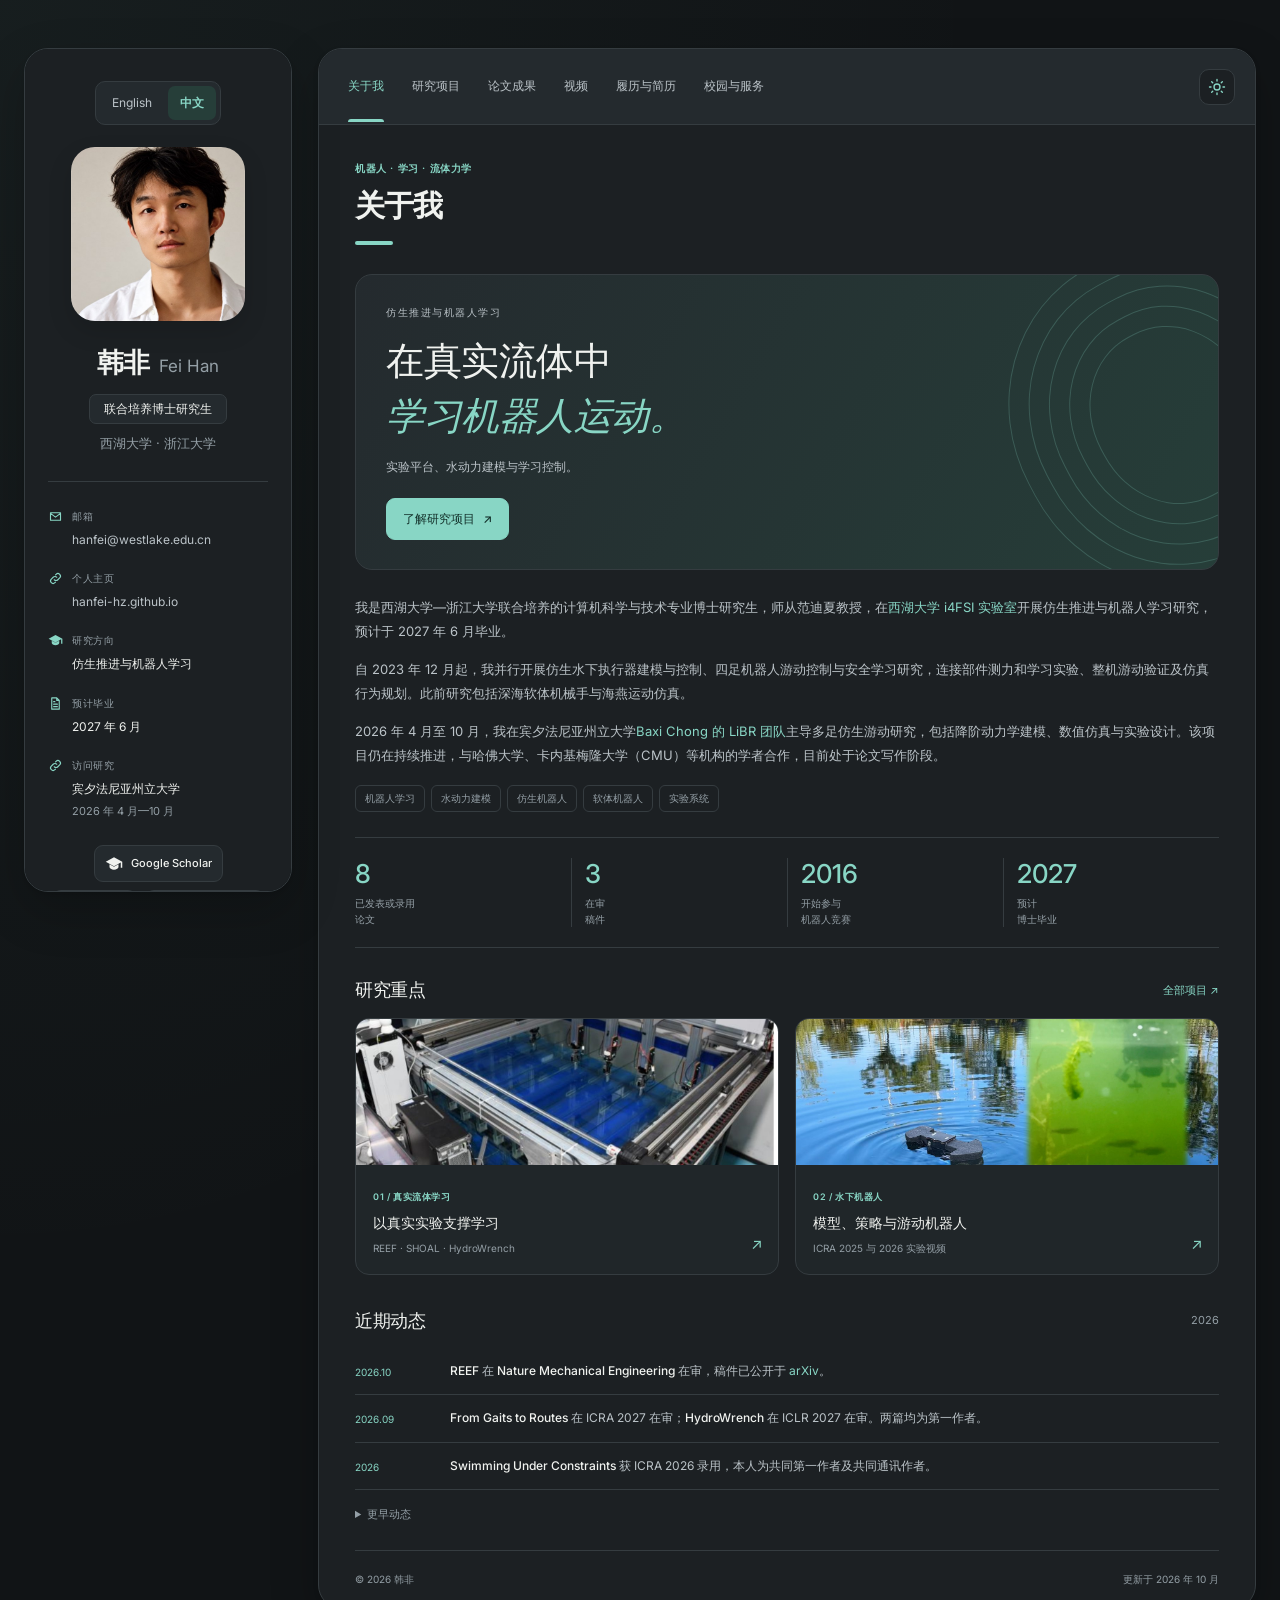
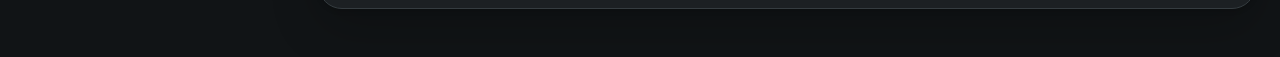
==== commit b90a1a38: "Correct research scope and preserve edited academic CV layout" ====
--- a/zh.html
+++ b/zh.html
@@ -34,7 +34,7 @@
       <p class="profile-note">以实验、建模与学习方法<br>研究真实流体中的机器人运动。</p></div></aside><main class="content-card" id="main-content"><header class="panel-toolbar"><nav class="tab-nav" aria-label="主要栏目"><a class="tab-link" id="tab-about" href="#about" aria-controls="about">关于我</a><a class="tab-link" id="tab-research" href="#research" aria-controls="research">研究项目</a><a class="tab-link" id="tab-publications" href="#publications" aria-controls="publications">论文成果</a><a class="tab-link" id="tab-videos" href="#videos" aria-controls="videos">视频</a><a class="tab-link" id="tab-experience" href="#experience" aria-controls="experience">履历与简历</a><a class="tab-link" id="tab-life" href="#life" aria-controls="life">校园与服务</a></nav><button class="icon-btn" id="theme-toggle" aria-label="切换明暗主题"><svg class="ic ic-moon" aria-hidden="true"><use href="#i-moon"/></svg><svg class="ic ic-sun" aria-hidden="true"><use href="#i-sun"/></svg></button></header><section class="panel" id="about" aria-labelledby="tab-about" tabindex="0"><p class="eyebrow">机器人 · 学习 · 流体力学</p><h2 class="section-title">关于我</h2>
       <div class="intro-banner"><p class="intro-label">仿生推进与机器人学习</p><h3>在真实流体中<br><em>学习机器人运动。</em></h3><p>实验平台、水动力建模与学习控制。</p><a class="pill pill-solid" href="#research">了解研究项目 <span aria-hidden="true">↗</span></a><div class="flow-art" aria-hidden="true"><i></i><i></i><i></i><i></i><i></i></div></div>
       <div class="bio"><p>我是西湖大学—浙江大学联合培养的计算机科学与技术专业博士研究生，师从范迪夏教授，在<a href="https://i4fsi.lab.westlake.edu.cn/" target="_blank" rel="noopener">西湖大学 i4FSI 实验室</a>开展仿生推进与机器人学习研究，预计于 2027 年 6 月毕业。</p>
-      <p>自 2023 年 12 月起，我并行开展 REEF 仿生推进器平台与四足机器人游动研究，贯通受力测量、动力学建模、策略学习和真机验证。此前研究包括深海软体机械手与海燕仿生运动。</p>
+      <p>自 2023 年 12 月起，我并行开展仿生水下执行器建模与控制、四足机器人游动控制与安全学习研究，连接部件测力和学习实验、整机游动验证及仿真行为规划。此前研究包括深海软体机械手与海燕运动仿真。</p>
       <p>2026 年 4 月至 10 月，我在宾夕法尼亚州立大学<a href="https://sites.psu.edu/libr/" target="_blank" rel="noopener">Baxi Chong 的 LiBR 团队</a>主导多足仿生游动研究，包括降阶动力学建模、数值仿真与实验设计。该项目仍在持续推进，与哈佛大学、卡内基梅隆大学（CMU）等机构的学者合作，目前处于论文写作阶段。</p></div>
       <ul class="tags"><li>机器人学习</li><li>水动力建模</li><li>仿生机器人</li><li>软体机器人</li><li>实验系统</li></ul>
       <section class="stats" aria-label="研究概览"><div><strong>8</strong><span>已发表或录用<br>论文</span></div><div><strong>3</strong><span>在审<br>稿件</span></div><div><strong>2016</strong><span>开始参与<br>机器人竞赛</span></div><div><strong>2027</strong><span>预计<br>博士毕业</span></div></section>
@@ -42,7 +42,7 @@
       <section class="news-block" id="news"><div class="section-heading"><h3>近期动态</h3><span class="muted">2026</span></div><ol class="news">
       <li><time>2026.10</time><p><strong>REEF</strong> 在 <strong>Nature Mechanical Engineering</strong> 在审，稿件已公开于 <a href="https://arxiv.org/abs/2609.14254" target="_blank" rel="noopener">arXiv</a>。</p></li>
       <li><time>2026.09</time><p><strong>From Gaits to Routes</strong> 在 ICRA 2027 在审；<strong>HydroWrench</strong> 在 ICLR 2027 在审。两篇均为第一作者。</p></li>
-      <li><time>2026</time><p><strong>Swimming Under Constraints</strong> 获 ICRA 2026 录用，本人为共同第一作者及共同通讯作者。</p></li></ol><details class="older-news"><summary>更早动态</summary><ol class="news"><li><time>2026.04</time><p>开始在宾夕法尼亚州立大学进行 4 月至 10 月的访问研究。</p></li><li><time>2025</time><p><strong>Learn to Swim</strong> 发表于 ICRA 2025。</p></li><li><time>2023</time><p>海燕学习控制研究发表于 <em>Bioinspiration &amp; Biomimetics</em>。</p></li></ol></details></section></section><section class="panel" id="research" aria-labelledby="tab-research" tabindex="0"><h2 class="section-title">研究项目</h2><p class="section-intro">我的研究连接实验系统、物理模型与学习算法。REEF 平台和四足游动机器人是持续博士研究中并行开展的两条工作线。</p><article class="theme"><figure class="theme-media"><img src="./assets/img/shoal.jpg" alt="SHOAL 实验阵列" loading="lazy" class=""></figure><div class="theme-body"><p class="project-date">2023.12—至今 · 博士研究</p><h3>REEF 与真实流体中的学习</h3><p>参与 REEF 平台与学习控制流程建设，开展同步实验、力反馈数据采集、水动力建模、模仿学习、离线学习及在线适应。相关研究进一步构建 HydroWrench 动态载荷重建数据集与评估基准。</p><p class="theme-refs">Nature Mechanical Engineering · 在审 / HydroWrench · ICLR 2027 · 在审 · 第一作者</p></div></article><article class="theme"><figure class="theme-media"><img src="./assets/img/lts_outdoor.jpg" alt="池塘中的四足游动机器人" loading="lazy" class=""></figure><div class="theme-body"><p class="project-date">2023.12—至今 · 与 REEF 并行研究</p><h3>四足游动与机器人学习</h3><p>承担实验受力数据采集与处理，建立 LSTM 水动力模型并结合多目标优化设计游动步态；研究安全强化学习、四腿相位协调、游动行为规划与技能蒸馏，将单腿实验与整机验证衔接起来。</p><p class="theme-refs">Learn to Swim · ICRA 2025 / Swimming Under Constraints · ICRA 2026 / From Gaits to Routes · ICRA 2027 · 在审 · 第一作者</p></div></article><div class="service-card"><h3>云深处北极科考机器人合作</h3><p class="project-date">北极科考应用 · 2025.08</p><p>作为项目参与者，提供被采用的受力测试、建模与运动参数优化架构，并参与特殊足掌设计讨论。</p></div><h3 class="section-subtitle">访学及早期研究</h3><div class="service-card"><p class="project-date">2026.04—至今 · 宾夕法尼亚州立大学访学：2026.04—2026.10</p><h3>多足生物游动与仿生研究</h3><p>主导多足仿生游动研究，包括降阶动力学建模、数值仿真与实验设计。项目仍在进行，与哈佛大学、卡内基梅隆大学（CMU）等机构学者开展合作，目前处于论文写作阶段。</p><p class="theme-refs"><a href="https://sites.psu.edu/libr/" target="_blank" rel="noopener">Baxi Chong 的 LiBR 团队 · 宾夕法尼亚州立大学</a></p></div><article class="theme"><figure class="theme-media"><img src="./assets/img/petrel_model.jpg" alt="海燕形态与运动模型" loading="lazy" class="fit"></figure><div class="theme-body"><p class="project-date">2022.07—2023.10 · 西湖大学</p><h3>海燕仿生运动研究</h3><p>结合空水耦合建模与深度强化学习研究海燕踏水和海锚行为。该项目始于科研助理阶段，并延续至博士入学初期。</p><p class="theme-refs">Bioinspiration &amp; Biomimetics · 2023 · 共同第一作者</p></div></article><article class="theme"><figure class="theme-media"><img src="./assets/img/soft-gripper.jpg" alt="深海软体机械手样机" loading="lazy" class="fit"></figure><div class="theme-body"><p class="project-date">2019.09—2022.06 · 硕士研究</p><h3>深海软体机械手</h3><p>作为软体手方向主要学生参与者，主导结构设计、样机制作、感知与控制开发；与导师讨论技术方案，带领师弟妹开展实现与实验，并参与项目申请的前期调研和材料准备。</p><p class="theme-refs">国家自然科学基金重大研究计划集成项目 92048302 · 适应极端环境作业的刚-柔-软共融机器人基础研究</p></div></article><article class="theme"><figure class="theme-media"><img src="./assets/img/robomaster-team.webp" alt="RoboMaster 机器人与郑州大学战队合照" loading="lazy" class="fit"></figure><div class="theme-body"><p class="project-date">2016.09—2019 · 郑州大学</p><h3>RoboMaster 开发与团队组织</h3><p>参加 2017、2018、2019 三届比赛，2017—2018 学年担任队长。参与步兵、英雄、工程、无人机及哨兵机器人设计制造，负责 STM32 硬件及 C 语言底盘、云台与发弹控制开发；任队长期间统筹技术规划、分工、进度与系统联调。</p><p class="theme-refs">嵌入式开发 · 机器人联调 · 团队协作</p></div></article></section><section class="panel" id="publications" aria-labelledby="tab-publications" tabindex="0"><div class="section-head"><h2 class="section-title">论文成果</h2><div class="filters" role="group" aria-label="筛选论文"><button class="chip is-active" data-filter="all">全部</button><button class="chip" data-filter="published">已发表／录用</button><button class="chip" data-filter="review">在审</button></div></div><p class="legend">* 表示共同第一作者 · ✉ 表示通讯作者 · 本人姓名加粗。</p><h3 class="pub-group" data-group="published">已发表与已录用</h3><ol class="pubs"><li class="pub " data-status="published"><figure class="pub-thumb"><img src="./assets/img/saferl_framework.jpg" alt="Swimming Under Constraints: A Safe Reinforcement Learning Framework for Quadrupedal Bio-Inspired Propulsion" loading="lazy"></figure><div class="pub-body"><p class="venue"><span class="badge badge-pub">已录用</span> ICRA 2026</p><h4>Swimming Under Constraints: A Safe Reinforcement Learning Framework for Quadrupedal Bio-Inspired Propulsion</h4><p class="authors">Xinyu Cui*, <b>Fei Han</b>*✉, Hang Xu, Yongcheng Zeng, Luoyang Sun, Ruizhi Zhang, Jian Zhao, Haifeng Zhang, Weikun Li, Hao Chen, Jun Wang, Dixia Fan✉</p><p class="tldr">研究四足游动的安全强化学习，将受力约束、腿部相位协调与单腿策略向整机运动的迁移结合起来。</p><div class="pub-links"><a href="https://arxiv.org/abs/2603.04073" target="_blank" rel="noopener">arXiv</a><a href="https://arxiv.org/pdf/2603.04073v1" target="_blank" rel="noopener">PDF</a><a href="#video-icra2026">视频</a><button data-bib="bib-saferl"><svg class="ic" aria-hidden="true"><use href="#i-quote"/></svg>BibTeX</button></div></div></li><li class="pub " data-status="published"><figure class="pub-thumb"><img src="./assets/img/lts_experiment.jpg" alt="Learn to Swim: Data-Driven LSTM Hydrodynamic Model for Quadruped Robot Gait Optimization" loading="lazy"></figure><div class="pub-body"><p class="venue"><span class="badge badge-pub">已发表</span> ICRA 2025 · pp. 10261–10267</p><h4>Learn to Swim: Data-Driven LSTM Hydrodynamic Model for Quadruped Robot Gait Optimization</h4><p class="authors"><b>Fei Han</b>, Pengming Guo, Hao Chen, Weikun Li, Jingbo Ren, Naijun Liu, Ning Yang, Dixia Fan✉</p><p class="tldr">基于实验受力数据建立 LSTM 水动力模型，用于多目标游动步态优化，并完成机器人实验验证。</p><div class="pub-links"><a href="https://doi.org/10.1109/ICRA55743.2025.11128080" target="_blank" rel="noopener">DOI</a><a href="https://arxiv.org/abs/2505.03146" target="_blank" rel="noopener">arXiv</a><a href="https://github.com/HanFei-hz/Dog_LSTM" target="_blank" rel="noopener">代码</a><a href="#video-icra2025">视频</a><button data-bib="bib-lts"><svg class="ic" aria-hidden="true"><use href="#i-quote"/></svg>BibTeX</button></div></div></li><li class="pub " data-status="published"><figure class="pub-thumb"><img src="./assets/img/petrel_drl.jpg" alt="Exploring Storm Petrel Pattering and Sea-Anchoring Using Deep Reinforcement Learning" loading="lazy"></figure><div class="pub-body"><p class="venue"><span class="badge badge-pub">已发表</span> Bioinspiration &amp; Biomimetics · 2023 · 18(6): 066016</p><h4>Exploring Storm Petrel Pattering and Sea-Anchoring Using Deep Reinforcement Learning</h4><p class="authors">Jiaqi Xue*, <b>Fei Han</b>*, Brett Klaassen van Oorschot, Glenna Clifton, Dixia Fan✉</p><p class="tldr">结合形态模型、空水耦合受力与深度强化学习，研究海燕的踏水及海锚行为。</p><div class="pub-links"><a href="https://doi.org/10.1088/1748-3190/ad00a2" target="_blank" rel="noopener">DOI</a><button data-bib="bib-petrel"><svg class="ic" aria-hidden="true"><use href="#i-quote"/></svg>BibTeX</button></div></div></li><li class="pub pub-compact" data-status="published"><div class="pub-body"><p class="venue"><span class="badge badge-pub">已发表</span> Physics of Fluids · 2023 · 35(10): 101914</p><h4>Force Decomposition on Flapping Flexible Plate via Impulse Theory and Dynamic Mode Decomposition</h4><p class="authors">Linlin Kang, Shiying Xiong, Buchen Wu, Chao Li, Mingming Ge, Dehan Yuan, <b>Fei Han</b>, Weicheng Cui</p><p class="tldr">采用冲量理论与动态模态分解，分析柔性拍动板的流体受力。</p><div class="pub-links"><a href="https://doi.org/10.1063/5.0169989" target="_blank" rel="noopener">DOI</a></div></div></li><li class="pub pub-compact" data-status="published"><div class="pub-body"><p class="venue"><span class="badge badge-pub">已发表</span> Physics of Fluids · 2023 · 35(9): 091904</p><h4>Propulsive Performance and Vortex Dynamics of Jellyfish-like Propulsion with Burst-and-Coast Strategy</h4><p class="authors">Linlin Kang, An-Kang Gao, <b>Fei Han</b>, Weicheng Cui, Xi-Yun Lu</p><p class="tldr">研究水母式间歇推进中的推进表现及涡动力学机制。</p><div class="pub-links"><a href="https://doi.org/10.1063/5.0160878" target="_blank" rel="noopener">DOI</a></div></div></li><li class="pub " data-status="published"><figure class="pub-thumb"><img src="./assets/img/soft-gripper.jpg" alt="面向水下抓取作业的复合腔体仿生软体手设计" loading="lazy"></figure><div class="pub-body"><p class="venue"><span class="badge badge-pub">已发表</span> 机器人 · 2023 · 45(2): 207–217</p><h4>面向水下抓取作业的复合腔体仿生软体手设计</h4><p class="authors"><b>韩非</b>，张道辉，赵新刚等</p><p class="tldr">面向水下作业开展复合腔体软体手的结构设计、制作与实验研究。</p><div class="pub-links"><a href="https://doi.org/10.13973/j.cnki.robot.210473" target="_blank" rel="noopener">DOI</a></div></div></li><li class="pub " data-status="published"><figure class="pub-thumb"><img src="./assets/img/soft-gripper-control.webp" alt="基于弯曲度预测模型的软体手人机交互控制" loading="lazy"></figure><div class="pub-body"><p class="venue"><span class="badge badge-pub">已发表</span> 自动化与仪表 · 2022 · 37(7): 43–47</p><h4>基于弯曲度预测模型的软体手人机交互控制</h4><p class="authors"><b>韩非</b>，张道辉，赵新刚</p><p class="tldr">通过 LSTM 模型预测软体手指弯曲状态，结合数据手套开展人机交互控制。</p><div class="pub-links"><a href="https://doi.org/10.19557/j.cnki.1001-9944.2022.07.009" target="_blank" rel="noopener">DOI</a></div></div></li><li class="pub pub-compact" data-status="published"><div class="pub-body"><p class="venue"><span class="badge badge-pub">已发表</span> IEEE ROBIO · 2021</p><h4>An Underwater Soft Claw Based on Bionic Principle</h4><p class="authors">Yanxu Sun, <b>Fei Han</b>, Daohui Zhang, Xingang Zhao, Dan Ye</p><p class="tldr">研究面向水下抓取的仿生软体抓手设计与操作。</p><div class="pub-links"></div></div></li></ol><h3 class="pub-group" data-group="review">在审稿件</h3><ol class="pubs"><li class="pub " data-status="review"><figure class="pub-thumb"><img src="./assets/img/reef_overview.jpg" alt="Embracing Flow Unsteadiness: A High-Throughput Learning Platform Enables Vortex-Exploiting Bioinspired Propulsion" loading="lazy"></figure><div class="pub-body"><p class="venue"><span class="badge badge-review">在审</span> Nature Mechanical Engineering</p><h4>Embracing Flow Unsteadiness: A High-Throughput Learning Platform Enables Vortex-Exploiting Bioinspired Propulsion</h4><p class="authors"><b>Fei Han</b>*, Xinyu Cui*, Zhipeng Wang*, Ning Yang, Hang Xu, Haifeng Zhang, Zhongming Hu, Jun Wang, Junfeng Du, Dixia Fan✉</p><p class="tldr">REEF 将 SHOAL 实验平台与模仿学习、离线学习及在线学习结合，研究利用非定常流体相互作用的推进策略。</p><div class="pub-links"><a href="https://arxiv.org/abs/2609.14254" target="_blank" rel="noopener">arXiv</a><a href="https://arxiv.org/pdf/2609.14254v1" target="_blank" rel="noopener">PDF</a><button data-bib="bib-reef"><svg class="ic" aria-hidden="true"><use href="#i-quote"/></svg>BibTeX</button></div></div></li><li class="pub pub-compact" data-status="review"><div class="pub-body"><p class="venue"><span class="badge badge-review">在审</span> ICRA 2027 · 第一作者</p><h4>From Gaits to Routes: Execution-Aware Hybrid Behavior Planning for Quadrupedal Swimming with Experiment-Calibrated Hydrodynamics</h4><p class="tldr">在实验校准的水动力仿真环境中，研究四足游动的混合行为规划与技能蒸馏。</p><div class="pub-links"></div></div></li><li class="pub pub-compact" data-status="review"><div class="pub-body"><p class="venue"><span class="badge badge-review">在审</span> ICLR 2027 · 第一作者</p><h4>HydroWrench: A Dataset and Benchmark for Dynamic Load Reconstruction in Bioinspired Aquatic Mechanisms</h4><p class="tldr">构建由运动指令重建水下仿生机构动态载荷的数据集与评估基准。</p><div class="pub-links"></div></div></li></ol><p class="more">更多信息见 <a href="https://scholar.google.com/citations?user=3WVj0IoAAAAJ" target="_blank" rel="noopener">Google Scholar</a>.</p></section><section class="panel" id="videos" aria-labelledby="tab-videos" tabindex="0"><h2 class="section-title">ICRA 实验视频</h2><p class="section-intro">展示四足机器人水动力建模、步态优化与安全强化学习的实验工作。</p><div class="videos"><figure class="video-card" id="video-icra2025"><div class="video-frame"><video controls preload="metadata" playsinline poster="./assets/img/icra2025-video-poster.jpg"><source src="./assets/videos/icra2025.mp4" type="video/mp4">你的浏览器不支持此视频格式。</video></div><figcaption><span class="badge badge-pub">ICRA 2025</span> Learn to Swim</figcaption></figure><figure class="video-card" id="video-icra2026"><div class="video-frame"><video controls preload="metadata" playsinline poster="./assets/img/icra2026-video-poster.jpg"><source src="./assets/videos/icra2026.mp4" type="video/mp4">你的浏览器不支持此视频格式。</video></div><figcaption><span class="badge badge-pub">ICRA 2026</span> Swimming Under Constraints</figcaption></figure></div></section><section class="panel" id="experience" aria-labelledby="tab-experience" tabindex="0"><h2 class="section-title">教育与经历</h2><h3 class="section-subtitle">教育经历</h3><ol class="timeline"><li><time>2023.08—2027.06（预计）</time><h4>联合培养博士 · 西湖大学—浙江大学</h4><p>计算机科学与技术 · 导师：范迪夏教授。博士研究所在实验室：<a href="https://i4fsi.lab.westlake.edu.cn/" target="_blank" rel="noopener">西湖大学 i4FSI 实验室</a>。</p></li><li><time>2019.09—2022.06</time><h4>硕士 · 中国科学院大学</h4><p>模式识别与智能系统。培养单位：中国科学院沈阳自动化研究所机器人学国家重点实验室。</p></li><li><time>2015.09—2019.07</time><h4>学士 · 郑州大学</h4><p>测控技术与仪器。</p></li></ol><h3 class="section-subtitle">科研任职</h3><ol class="timeline"><li><time>2026.04—2026.10</time><h4>访问学者 · 宾夕法尼亚州立大学</h4><p><a href="https://sites.psu.edu/libr/" target="_blank" rel="noopener">Baxi Chong 的 LiBR 团队</a>。主导多足仿生游动研究，包括降阶建模、数值仿真与实验设计。访学阶段之外，合作项目持续推进。</p></li><li><time>2022.07—2023.08</time><h4>科研助理 · 西湖大学</h4><p>海燕仿生运动研究、建模、数据分析与论文撰写。</p></li></ol><h3 class="section-subtitle">研究时间线</h3><ol class="timeline"><li><time>2026.04—至今</time><h4>多足生物游动合作研究</h4><p>主导多足仿生游动研究与实验设计，与 Baxi Chong 团队及哈佛大学、卡内基梅隆大学等机构学者持续合作，目前处于论文写作阶段。</p></li><li><time>2023.12—至今</time><h4>仿生推进器与机器人学习</h4><p>REEF 与机械狗游动实验并行推进，论文是持续研究中的阶段成果。</p></li><li><time>2022.07—2023.10</time><h4>海燕仿生运动</h4><p>从科研助理阶段延续至博士入学初期。</p></li><li><time>2019.09—2022.06</time><h4>深海软体机械手</h4><p>个人硕士研究阶段，承担设计制作、感知控制及项目申请准备。</p></li><li><time>2016.09—2019</time><h4>RoboMaster</h4><p>2017—2018 学年任队长。</p></li></ol><h3 class="section-subtitle">下载简历</h3><p class="section-intro">每份均为两页，带个人主页、博士实验室和访学团队二维码。可按阅读场景和语言选择。</p><div class="cv-downloads"><article class="cv-option"><h3>企业科研版</h3><p>项目经历、技术贡献与团队组织。</p><div class="pub-links"><a href="./assets/files/cv-industry-en.pdf?v=20261021-author" target="_blank" rel="noopener" lang="en">English PDF <svg class="ic" aria-hidden="true"><use href="#i-pdf"/></svg></a><a href="./assets/files/cv-industry-zh.pdf?v=20261021-author" target="_blank" rel="noopener" lang="zh-CN">中文 PDF <svg class="ic" aria-hidden="true"><use href="#i-pdf"/></svg></a></div></article><article class="cv-option"><h3>高校科研版</h3><p>研究工作、论文与学术服务。</p><div class="pub-links"><a href="./assets/files/cv-academic-en.pdf?v=20261021-author" target="_blank" rel="noopener" lang="en">English PDF <svg class="ic" aria-hidden="true"><use href="#i-pdf"/></svg></a><a href="./assets/files/cv-academic-zh.pdf?v=20261021-author" target="_blank" rel="noopener" lang="zh-CN">中文 PDF <svg class="ic" aria-hidden="true"><use href="#i-pdf"/></svg></a></div></article></div><h3 class="section-subtitle">部分竞赛荣誉</h3><ul class="achievement-list"><li><time>2017 / 2018</time><p>RoboMaster：2017 西部赛区三等奖、2018 中部分区赛三等奖。</p></li><li><time>2017</time><p>全国大学生电子设计竞赛：本科组河南赛区二等奖。</p></li><li><time>2018</time><p>郑州大学第三届“创青春”创业大赛：《三维扫描仪》项目特等奖。</p></li></ul></section><section class="panel" id="life" aria-labelledby="tab-life" tabindex="0"><h2 class="section-title">公共服务与校园参与</h2><p class="section-intro">在科研之外，通过科普讲解、交流组织、公共服务和文体活动参与校园生活。</p><div class="service-grid"><article class="service-card"><h3>IROS 2025 期间校访与学术交流</h3><p>作为实验室组织西湖大学参观及学术交流活动的主要组织和讲解人员，接待国内外高校与企业来访人员，介绍学校、实验室研究方向与成果，并围绕仿生机器人、流体力学和智能控制交流。</p></article><article class="service-card"><h3>实验室开放与中小学科普</h3><p>多次参与工学院面向中小学生的实验室开放与科普活动，承担参观接待、科研平台介绍，以及仿生机器人和流体力学现场讲解。</p></article><article class="service-card"><h3>智能流体学术会议志愿服务</h3><p>担任工学院承办的智能流体学术会议志愿者，参与会务组织与现场服务。</p></article><article class="service-card"><h3>本科生书院交流</h3><p>以研究生学长身份参与书院交流，分享科研经历、研究过程中的思考和研究生发展路径，帮助本科生了解科研学习。</p></article><article class="service-card"><h3>西湖大学心乐合唱团</h3><p>参与合唱团集体排练及学校演出，在音乐实践中培养艺术素养与团队协作能力。</p></article><article class="service-card"><h3>体育锻炼与课余生活</h3><p>在科研之外保持规律体育锻炼，喜欢羽毛球、健身、唱歌和摄影。</p></article></div><h3 class="section-subtitle">工程实践影像</h3><div class="archive-gallery"><figure><img src="./assets/img/robomaster-team.webp" alt="RoboMaster 团队与机器人平台" loading="lazy"><figcaption>本科阶段参与的 RoboMaster 机器人与团队。</figcaption></figure><figure><img src="./assets/img/soft-gripper-control.webp" alt="数据手套与软体机械手的人机交互实验" loading="lazy"><figcaption>硕士阶段的数据手套与软体机械手交互实验。</figcaption></figure></div><h3 class="section-subtitle">代码与工具</h3><ul class="repos"><li><a href="https://github.com/HanFei-hz/Dog_LSTM" target="_blank" rel="noopener"><b>Dog_LSTM</b><span>LSTM 水动力建模与步态优化</span></a></li><li><a href="https://github.com/HanFei-hz/Leg_offlineDRL" target="_blank" rel="noopener"><b>Leg_offlineDRL</b><span>单腿游动离线强化学习</span></a></li><li><a href="https://github.com/HanFei-hz/WaterLily" target="_blank" rel="noopener"><b>WaterLily</b><span>拍动与波动体 CFD 实验</span></a></li><li><a href="./assets/files/rl_explorer.html" target="_blank" rel="noopener"><b>RL Explorer</b><span>强化学习交互知识图谱（英文）</span></a></li></ul></section>
+      <li><time>2026</time><p><strong>Swimming Under Constraints</strong> 获 ICRA 2026 录用，本人为共同第一作者及共同通讯作者。</p></li></ol><details class="older-news"><summary>更早动态</summary><ol class="news"><li><time>2026.04</time><p>开始在宾夕法尼亚州立大学进行 4 月至 10 月的访问研究。</p></li><li><time>2025</time><p><strong>Learn to Swim</strong> 发表于 ICRA 2025。</p></li><li><time>2023</time><p>海燕运动仿真研究发表于 <em>Bioinspiration &amp; Biomimetics</em>。</p></li></ol></details></section></section><section class="panel" id="research" aria-labelledby="tab-research" tabindex="0"><h2 class="section-title">研究项目</h2><p class="section-intro">我的研究连接实验系统、水动力模型与学习算法。仿生水下执行器建模与控制（包括 REEF 学习框架研究）、四足机器人游动控制与安全学习，是持续博士研究中并行开展的两条工作线。</p><article class="theme"><figure class="theme-media"><img src="./assets/img/shoal.jpg" alt="SHOAL 实验阵列" loading="lazy" class=""></figure><div class="theme-body"><p class="project-date">2023.12—至今 · 博士研究</p><h3>仿生水下执行器建模与控制</h3><p>参与蹼足、鳍翼与尾鳍的测力实验、水动力建模及学习控制研究。REEF 框架结合 SHOAL 测力平台与 V-STAR 学习流程，开展模仿学习、基于代理模型的离线优化及实物在线微调。参与 HydroWrench 运动指令到六轴接口载荷的离线重建数据集与基准研究。</p><p class="theme-refs">Nature Mechanical Engineering · 在审 / HydroWrench · ICLR 2027 · 在审 · 第一作者</p></div></article><article class="theme"><figure class="theme-media"><img src="./assets/img/lts_outdoor.jpg" alt="池塘中的四足游动机器人" loading="lazy" class=""></figure><div class="theme-body"><p class="project-date">2023.12—至今 · 博士研究</p><h3>四足机器人游动控制与安全学习</h3><p>将部件水动力模型用于整机步态优化与真机验证，将单腿安全学习获得的周期步态迁移至整机；在仿真中研究行为规划与路线跟踪。</p><p class="theme-refs">Learn to Swim · ICRA 2025 / Swimming Under Constraints · ICRA 2026 / From Gaits to Routes · ICRA 2027 · 在审 · 第一作者</p></div></article><div class="service-card"><h3>云深处北极科考机器人合作</h3><p class="project-date">北极科考应用 · 2025.08</p><p>作为项目参与者，提供被采用的受力测试、建模与运动参数优化架构，并参与特殊足掌设计讨论。</p></div><h3 class="section-subtitle">访学及早期研究</h3><div class="service-card"><p class="project-date">2026.04—至今 · 宾夕法尼亚州立大学访学：2026.04—2026.10</p><h3>多足生物游动与仿生研究</h3><p>主导多足仿生游动研究，包括降阶动力学建模、数值仿真与实验设计。项目仍在进行，与哈佛大学、卡内基梅隆大学（CMU）等机构学者开展合作，目前处于论文写作阶段。</p><p class="theme-refs"><a href="https://sites.psu.edu/libr/" target="_blank" rel="noopener">Baxi Chong 的 LiBR 团队 · 宾夕法尼亚州立大学</a></p></div><article class="theme"><figure class="theme-media"><img src="./assets/img/petrel_model.jpg" alt="海燕运动仿真模型" loading="lazy" class="fit"></figure><div class="theme-body"><p class="project-date">2022.07—2023.10 · 西湖大学</p><h3>海燕运动仿真研究</h3><p>参与空水耦合建模、深度强化学习调参与仿真分析，研究海燕踏水和海锚行为。这项早期仿真研究始于科研助理阶段，并延续至博士入学初期。</p><p class="theme-refs">Bioinspiration &amp; Biomimetics · 2023 · 共同第一作者</p></div></article><article class="theme"><figure class="theme-media"><img src="./assets/img/soft-gripper.jpg" alt="深海软体机械手样机" loading="lazy" class="fit"></figure><div class="theme-body"><p class="project-date">2019.09—2022.06 · 硕士研究</p><h3>深海软体机械手</h3><p>作为软体手方向主要学生参与者，主导结构设计、样机制作、感知与控制开发；与导师讨论技术方案，带领师弟妹开展实现与实验，并参与项目申请的前期调研和材料准备。</p><p class="theme-refs">国家自然科学基金重大研究计划集成项目 92048302 · 适应极端环境作业的刚-柔-软共融机器人基础研究</p></div></article><article class="theme"><figure class="theme-media"><img src="./assets/img/robomaster-team.webp" alt="RoboMaster 机器人与郑州大学战队合照" loading="lazy" class="fit"></figure><div class="theme-body"><p class="project-date">2016.09—2019 · 郑州大学</p><h3>RoboMaster 开发与团队组织</h3><p>参加 2017、2018、2019 三届比赛，2017—2018 学年担任队长。参与步兵、英雄、工程、无人机及哨兵机器人设计制造，负责 STM32 硬件及 C 语言底盘、云台与发弹控制开发；任队长期间统筹技术规划、分工、进度与系统联调。</p><p class="theme-refs">嵌入式开发 · 机器人联调 · 团队协作</p></div></article></section><section class="panel" id="publications" aria-labelledby="tab-publications" tabindex="0"><div class="section-head"><h2 class="section-title">论文成果</h2><div class="filters" role="group" aria-label="筛选论文"><button class="chip is-active" data-filter="all">全部</button><button class="chip" data-filter="published">已发表／录用</button><button class="chip" data-filter="review">在审</button></div></div><p class="legend">* 表示共同第一作者 · ✉ 表示通讯作者 · 本人姓名加粗。</p><h3 class="pub-group" data-group="published">已发表与已录用</h3><ol class="pubs"><li class="pub " data-status="published"><figure class="pub-thumb"><img src="./assets/img/saferl_framework.jpg" alt="Swimming Under Constraints: A Safe Reinforcement Learning Framework for Quadrupedal Bio-Inspired Propulsion" loading="lazy"></figure><div class="pub-body"><p class="venue"><span class="badge badge-pub">已录用</span> ICRA 2026</p><h4>Swimming Under Constraints: A Safe Reinforcement Learning Framework for Quadrupedal Bio-Inspired Propulsion</h4><p class="authors">Xinyu Cui*, <b>Fei Han</b>*✉, Hang Xu, Yongcheng Zeng, Luoyang Sun, Ruizhi Zhang, Jian Zhao, Haifeng Zhang, Weikun Li, Hao Chen, Jun Wang, Dixia Fan✉</p><p class="tldr">在单腿拖曳平台上开展受力约束下的安全强化学习，并将学得的周期步态通过对角相位协调迁移至四足机器人。</p><div class="pub-links"><a href="https://arxiv.org/abs/2603.04073" target="_blank" rel="noopener">arXiv</a><a href="https://arxiv.org/pdf/2603.04073v1" target="_blank" rel="noopener">PDF</a><a href="#video-icra2026">视频</a><button data-bib="bib-saferl"><svg class="ic" aria-hidden="true"><use href="#i-quote"/></svg>BibTeX</button></div></div></li><li class="pub " data-status="published"><figure class="pub-thumb"><img src="./assets/img/lts_experiment.jpg" alt="Learn to Swim: Data-Driven LSTM Hydrodynamic Model for Quadruped Robot Gait Optimization" loading="lazy"></figure><div class="pub-body"><p class="venue"><span class="badge badge-pub">已发表</span> ICRA 2025 · pp. 10261–10267</p><h4>Learn to Swim: Data-Driven LSTM Hydrodynamic Model for Quadruped Robot Gait Optimization</h4><p class="authors"><b>Fei Han</b>, Pengming Guo, Hao Chen, Weikun Li, Jingbo Ren, Naijun Liu, Ning Yang, Dixia Fan✉</p><p class="tldr">基于带蹼单腿测力建立 LSTM 水动力模型，结合机身拖曳阻力开展游动步态优化与整机验证。</p><div class="pub-links"><a href="https://doi.org/10.1109/ICRA55743.2025.11128080" target="_blank" rel="noopener">DOI</a><a href="https://arxiv.org/abs/2505.03146" target="_blank" rel="noopener">arXiv</a><a href="https://github.com/HanFei-hz/Dog_LSTM" target="_blank" rel="noopener">代码</a><a href="#video-icra2025">视频</a><button data-bib="bib-lts"><svg class="ic" aria-hidden="true"><use href="#i-quote"/></svg>BibTeX</button></div></div></li><li class="pub " data-status="published"><figure class="pub-thumb"><img src="./assets/img/petrel_drl.jpg" alt="Exploring Storm Petrel Pattering and Sea-Anchoring Using Deep Reinforcement Learning" loading="lazy"></figure><div class="pub-body"><p class="venue"><span class="badge badge-pub">已发表</span> Bioinspiration &amp; Biomimetics · 2023 · 18(6): 066016</p><h4>Exploring Storm Petrel Pattering and Sea-Anchoring Using Deep Reinforcement Learning</h4><p class="authors">Jiaqi Xue*, <b>Fei Han</b>*, Brett Klaassen van Oorschot, Glenna Clifton, Dixia Fan✉</p><p class="tldr">结合空水耦合建模与深度强化学习，在仿真中研究海燕的踏水及海锚行为。</p><div class="pub-links"><a href="https://doi.org/10.1088/1748-3190/ad00a2" target="_blank" rel="noopener">DOI</a><button data-bib="bib-petrel"><svg class="ic" aria-hidden="true"><use href="#i-quote"/></svg>BibTeX</button></div></div></li><li class="pub pub-compact" data-status="published"><div class="pub-body"><p class="venue"><span class="badge badge-pub">已发表</span> Physics of Fluids · 2023 · 35(10): 101914</p><h4>Force Decomposition on Flapping Flexible Plate via Impulse Theory and Dynamic Mode Decomposition</h4><p class="authors">Linlin Kang, Shiying Xiong, Buchen Wu, Chao Li, Mingming Ge, Dehan Yuan, <b>Fei Han</b>, Weicheng Cui</p><p class="tldr">采用冲量理论与动态模态分解，分析柔性拍动板的流体受力。</p><div class="pub-links"><a href="https://doi.org/10.1063/5.0169989" target="_blank" rel="noopener">DOI</a></div></div></li><li class="pub pub-compact" data-status="published"><div class="pub-body"><p class="venue"><span class="badge badge-pub">已发表</span> Physics of Fluids · 2023 · 35(9): 091904</p><h4>Propulsive Performance and Vortex Dynamics of Jellyfish-like Propulsion with Burst-and-Coast Strategy</h4><p class="authors">Linlin Kang, An-Kang Gao, <b>Fei Han</b>, Weicheng Cui, Xi-Yun Lu</p><p class="tldr">研究水母式间歇推进中的推进表现及涡动力学机制。</p><div class="pub-links"><a href="https://doi.org/10.1063/5.0160878" target="_blank" rel="noopener">DOI</a></div></div></li><li class="pub " data-status="published"><figure class="pub-thumb"><img src="./assets/img/soft-gripper.jpg" alt="面向水下抓取作业的复合腔体仿生软体手设计" loading="lazy"></figure><div class="pub-body"><p class="venue"><span class="badge badge-pub">已发表</span> 机器人 · 2023 · 45(2): 207–217</p><h4>面向水下抓取作业的复合腔体仿生软体手设计</h4><p class="authors"><b>韩非</b>，张道辉，赵新刚等</p><p class="tldr">面向水下作业开展复合腔体软体手的结构设计、制作与实验研究。</p><div class="pub-links"><a href="https://doi.org/10.13973/j.cnki.robot.210473" target="_blank" rel="noopener">DOI</a></div></div></li><li class="pub " data-status="published"><figure class="pub-thumb"><img src="./assets/img/soft-gripper-control.webp" alt="基于弯曲度预测模型的软体手人机交互控制" loading="lazy"></figure><div class="pub-body"><p class="venue"><span class="badge badge-pub">已发表</span> 自动化与仪表 · 2022 · 37(7): 43–47</p><h4>基于弯曲度预测模型的软体手人机交互控制</h4><p class="authors"><b>韩非</b>，张道辉，赵新刚</p><p class="tldr">通过 LSTM 模型预测软体手指弯曲状态，结合数据手套开展人机交互控制。</p><div class="pub-links"><a href="https://doi.org/10.19557/j.cnki.1001-9944.2022.07.009" target="_blank" rel="noopener">DOI</a></div></div></li><li class="pub pub-compact" data-status="published"><div class="pub-body"><p class="venue"><span class="badge badge-pub">已发表</span> IEEE ROBIO · 2021</p><h4>An Underwater Soft Claw Based on Bionic Principle</h4><p class="authors">Yanxu Sun, <b>Fei Han</b>, Daohui Zhang, Xingang Zhao, Dan Ye</p><p class="tldr">研究面向水下抓取的仿生软体抓手设计与操作。</p><div class="pub-links"></div></div></li></ol><h3 class="pub-group" data-group="review">在审稿件</h3><ol class="pubs"><li class="pub " data-status="review"><figure class="pub-thumb"><img src="./assets/img/reef_overview.jpg" alt="Embracing Flow Unsteadiness: A High-Throughput Learning Platform Enables Vortex-Exploiting Bioinspired Propulsion" loading="lazy"></figure><div class="pub-body"><p class="venue"><span class="badge badge-review">在审</span> Nature Mechanical Engineering</p><h4>Embracing Flow Unsteadiness: A High-Throughput Learning Platform Enables Vortex-Exploiting Bioinspired Propulsion</h4><p class="authors"><b>Fei Han</b>*, Xinyu Cui*, Zhipeng Wang*, Ning Yang, Hang Xu, Haifeng Zhang, Zhongming Hu, Jun Wang, Junfeng Du, Dixia Fan✉</p><p class="tldr">REEF 结合 SHOAL 测力平台与 V-STAR 学习流程，面向蹼足、鳍翼与尾鳍开展模仿学习、基于代理模型的离线优化及实物在线微调。</p><div class="pub-links"><a href="https://arxiv.org/abs/2609.14254" target="_blank" rel="noopener">arXiv</a><a href="https://arxiv.org/pdf/2609.14254v1" target="_blank" rel="noopener">PDF</a><button data-bib="bib-reef"><svg class="ic" aria-hidden="true"><use href="#i-quote"/></svg>BibTeX</button></div></div></li><li class="pub pub-compact" data-status="review"><div class="pub-body"><p class="venue"><span class="badge badge-review">在审</span> ICRA 2027 · 第一作者</p><h4>From Gaits to Routes: Execution-Aware Hybrid Behavior Planning for Quadrupedal Swimming with Experiment-Calibrated Hydrodynamics</h4><p class="tldr">在实验校准的水动力仿真环境中，研究四足游动的混合行为规划与技能蒸馏。</p><div class="pub-links"></div></div></li><li class="pub pub-compact" data-status="review"><div class="pub-body"><p class="venue"><span class="badge badge-review">在审</span> ICLR 2027 · 第一作者</p><h4>HydroWrench: A Dataset and Benchmark for Dynamic Load Reconstruction in Bioinspired Aquatic Mechanisms</h4><p class="tldr">构建由运动指令离线重建水下仿生机构六轴接口载荷的数据集与评估基准。</p><div class="pub-links"></div></div></li></ol><p class="more">更多信息见 <a href="https://scholar.google.com/citations?user=3WVj0IoAAAAJ" target="_blank" rel="noopener">Google Scholar</a>.</p></section><section class="panel" id="videos" aria-labelledby="tab-videos" tabindex="0"><h2 class="section-title">ICRA 实验视频</h2><p class="section-intro">展示带蹼单腿的水动力建模与安全学习，以及四足机器人的步态优化和游动验证。</p><div class="videos"><figure class="video-card" id="video-icra2025"><div class="video-frame"><video controls preload="metadata" playsinline poster="./assets/img/icra2025-video-poster.jpg"><source src="./assets/videos/icra2025.mp4" type="video/mp4">你的浏览器不支持此视频格式。</video></div><figcaption><span class="badge badge-pub">ICRA 2025</span> Learn to Swim</figcaption></figure><figure class="video-card" id="video-icra2026"><div class="video-frame"><video controls preload="metadata" playsinline poster="./assets/img/icra2026-video-poster.jpg"><source src="./assets/videos/icra2026.mp4" type="video/mp4">你的浏览器不支持此视频格式。</video></div><figcaption><span class="badge badge-pub">ICRA 2026</span> Swimming Under Constraints</figcaption></figure></div></section><section class="panel" id="experience" aria-labelledby="tab-experience" tabindex="0"><h2 class="section-title">教育与经历</h2><h3 class="section-subtitle">教育经历</h3><ol class="timeline"><li><time>2023.08—2027.06（预计）</time><h4>联合培养博士 · 西湖大学—浙江大学</h4><p>计算机科学与技术 · 导师：范迪夏教授。博士研究所在实验室：<a href="https://i4fsi.lab.westlake.edu.cn/" target="_blank" rel="noopener">西湖大学 i4FSI 实验室</a>。</p></li><li><time>2019.09—2022.06</time><h4>硕士 · 中国科学院大学</h4><p>模式识别与智能系统 · 导师：赵新刚。培养单位：中国科学院沈阳自动化研究所机器人学国家重点实验室。</p></li><li><time>2015.09—2019.07</time><h4>学士 · 郑州大学</h4><p>测控技术与仪器。</p></li></ol><h3 class="section-subtitle">科研任职</h3><ol class="timeline"><li><time>2026.04—2026.10</time><h4>访问学者 · 宾夕法尼亚州立大学</h4><p><a href="https://sites.psu.edu/libr/" target="_blank" rel="noopener">Baxi Chong 的 LiBR 团队</a>。主导多足仿生游动研究，包括降阶建模、数值仿真与实验设计。访学阶段之外，合作项目持续推进。</p></li><li><time>2022.07—2023.08</time><h4>科研助理 · 西湖大学</h4><p>参与海燕运动的空水耦合建模、深度强化学习调参与仿真分析。</p></li></ol><h3 class="section-subtitle">研究时间线</h3><ol class="timeline"><li><time>2026.04—至今</time><h4>多足生物游动合作研究</h4><p>主导多足仿生游动研究与实验设计，与 Baxi Chong 团队及哈佛大学、卡内基梅隆大学等机构学者持续合作，目前处于论文写作阶段。</p></li><li><time>2023.12—至今</time><h4>仿生水下执行器与四足游动</h4><p>水下执行器与 REEF 学习框架研究、四足机器人游动研究并行推进，论文是持续研究中的阶段成果。</p></li><li><time>2022.07—2023.10</time><h4>海燕运动仿真</h4><p>参与空水耦合建模、强化学习调参与仿真分析，从科研助理阶段延续至博士入学初期。</p></li><li><time>2019.09—2022.06</time><h4>深海软体机械手</h4><p>个人硕士研究阶段，承担设计制作、感知控制及项目申请准备。</p></li><li><time>2016.09—2019</time><h4>RoboMaster</h4><p>2017—2018 学年任队长。</p></li></ol><h3 class="section-subtitle">下载简历</h3><p class="section-intro">每份均为两页，带个人主页、博士实验室和访学团队二维码。可按阅读场景和语言选择。</p><div class="cv-downloads"><article class="cv-option"><h3>企业科研版</h3><p>项目经历、技术贡献与团队组织。</p><div class="pub-links"><a href="./assets/files/cv-industry-en.pdf?v=20261023-research" target="_blank" rel="noopener" lang="en">English PDF <svg class="ic" aria-hidden="true"><use href="#i-pdf"/></svg></a><a href="./assets/files/cv-industry-zh.pdf?v=20261023-research" target="_blank" rel="noopener" lang="zh-CN">中文 PDF <svg class="ic" aria-hidden="true"><use href="#i-pdf"/></svg></a></div></article><article class="cv-option"><h3>高校科研版</h3><p>研究工作、论文与学术服务。</p><div class="pub-links"><a href="./assets/files/cv-academic-en.pdf?v=20261023-research" target="_blank" rel="noopener" lang="en">English PDF <svg class="ic" aria-hidden="true"><use href="#i-pdf"/></svg></a><a href="./assets/files/cv-academic-zh.pdf?v=20261023-research" target="_blank" rel="noopener" lang="zh-CN">中文 PDF <svg class="ic" aria-hidden="true"><use href="#i-pdf"/></svg></a></div></article></div><h3 class="section-subtitle">部分竞赛荣誉</h3><ul class="achievement-list"><li><time>2017 / 2018</time><p>RoboMaster：2017 西部赛区三等奖、2018 中部分区赛三等奖。</p></li><li><time>2017</time><p>全国大学生电子设计竞赛：本科组河南赛区二等奖。</p></li><li><time>2018</time><p>郑州大学第三届“创青春”创业大赛：《三维扫描仪》项目特等奖。</p></li></ul></section><section class="panel" id="life" aria-labelledby="tab-life" tabindex="0"><h2 class="section-title">公共服务与校园参与</h2><p class="section-intro">在科研之外，通过科普讲解、交流组织、公共服务和文体活动参与校园生活。</p><div class="service-grid"><article class="service-card"><h3>IROS 2025 期间校访与学术交流</h3><p>作为实验室组织西湖大学参观及学术交流活动的主要组织和讲解人员，接待国内外高校与企业来访人员，介绍学校、实验室研究方向与成果，并围绕仿生机器人、流体力学和智能控制交流。</p></article><article class="service-card"><h3>实验室开放与中小学科普</h3><p>多次参与工学院面向中小学生的实验室开放与科普活动，承担参观接待、科研平台介绍，以及仿生机器人和流体力学现场讲解。</p></article><article class="service-card"><h3>智能流体学术会议志愿服务</h3><p>担任工学院承办的智能流体学术会议志愿者，参与会务组织与现场服务。</p></article><article class="service-card"><h3>本科生书院交流</h3><p>以研究生学长身份参与书院交流，分享科研经历、研究过程中的思考和研究生发展路径，帮助本科生了解科研学习。</p></article><article class="service-card"><h3>西湖大学心乐合唱团</h3><p>参与合唱团集体排练及学校演出，在音乐实践中培养艺术素养与团队协作能力。</p></article><article class="service-card"><h3>体育锻炼与课余生活</h3><p>在科研之外保持规律体育锻炼，喜欢羽毛球、健身、唱歌和摄影。</p></article></div><h3 class="section-subtitle">工程实践影像</h3><div class="archive-gallery"><figure><img src="./assets/img/robomaster-team.webp" alt="RoboMaster 团队与机器人平台" loading="lazy"><figcaption>本科阶段参与的 RoboMaster 机器人与团队。</figcaption></figure><figure><img src="./assets/img/soft-gripper-control.webp" alt="数据手套与软体机械手的人机交互实验" loading="lazy"><figcaption>硕士阶段的数据手套与软体机械手交互实验。</figcaption></figure></div><h3 class="section-subtitle">代码与工具</h3><ul class="repos"><li><a href="https://github.com/HanFei-hz/Dog_LSTM" target="_blank" rel="noopener"><b>Dog_LSTM</b><span>LSTM 水动力建模与步态优化</span></a></li><li><a href="https://github.com/HanFei-hz/Leg_offlineDRL" target="_blank" rel="noopener"><b>Leg_offlineDRL</b><span>单腿游动离线强化学习</span></a></li><li><a href="https://github.com/HanFei-hz/WaterLily" target="_blank" rel="noopener"><b>WaterLily</b><span>拍动与波动体 CFD 实验</span></a></li><li><a href="./assets/files/rl_explorer.html" target="_blank" rel="noopener"><b>RL Explorer</b><span>强化学习交互知识图谱（英文）</span></a></li></ul></section>
 <footer class="footer"><p>© 2026 韩非</p><p>更新于 2026 年 10 月</p></footer></main></div>
 <dialog class="bib-dialog" id="bib-dialog"><form method="dialog"><div class="bib-head"><strong>BibTeX</strong><div><button type="button" class="chip" id="bib-copy">复制</button><button class="chip">关闭</button></div></div><pre id="bib-text"></pre></form></dialog>
 <template id="bib-reef">@article{han2026reef,
